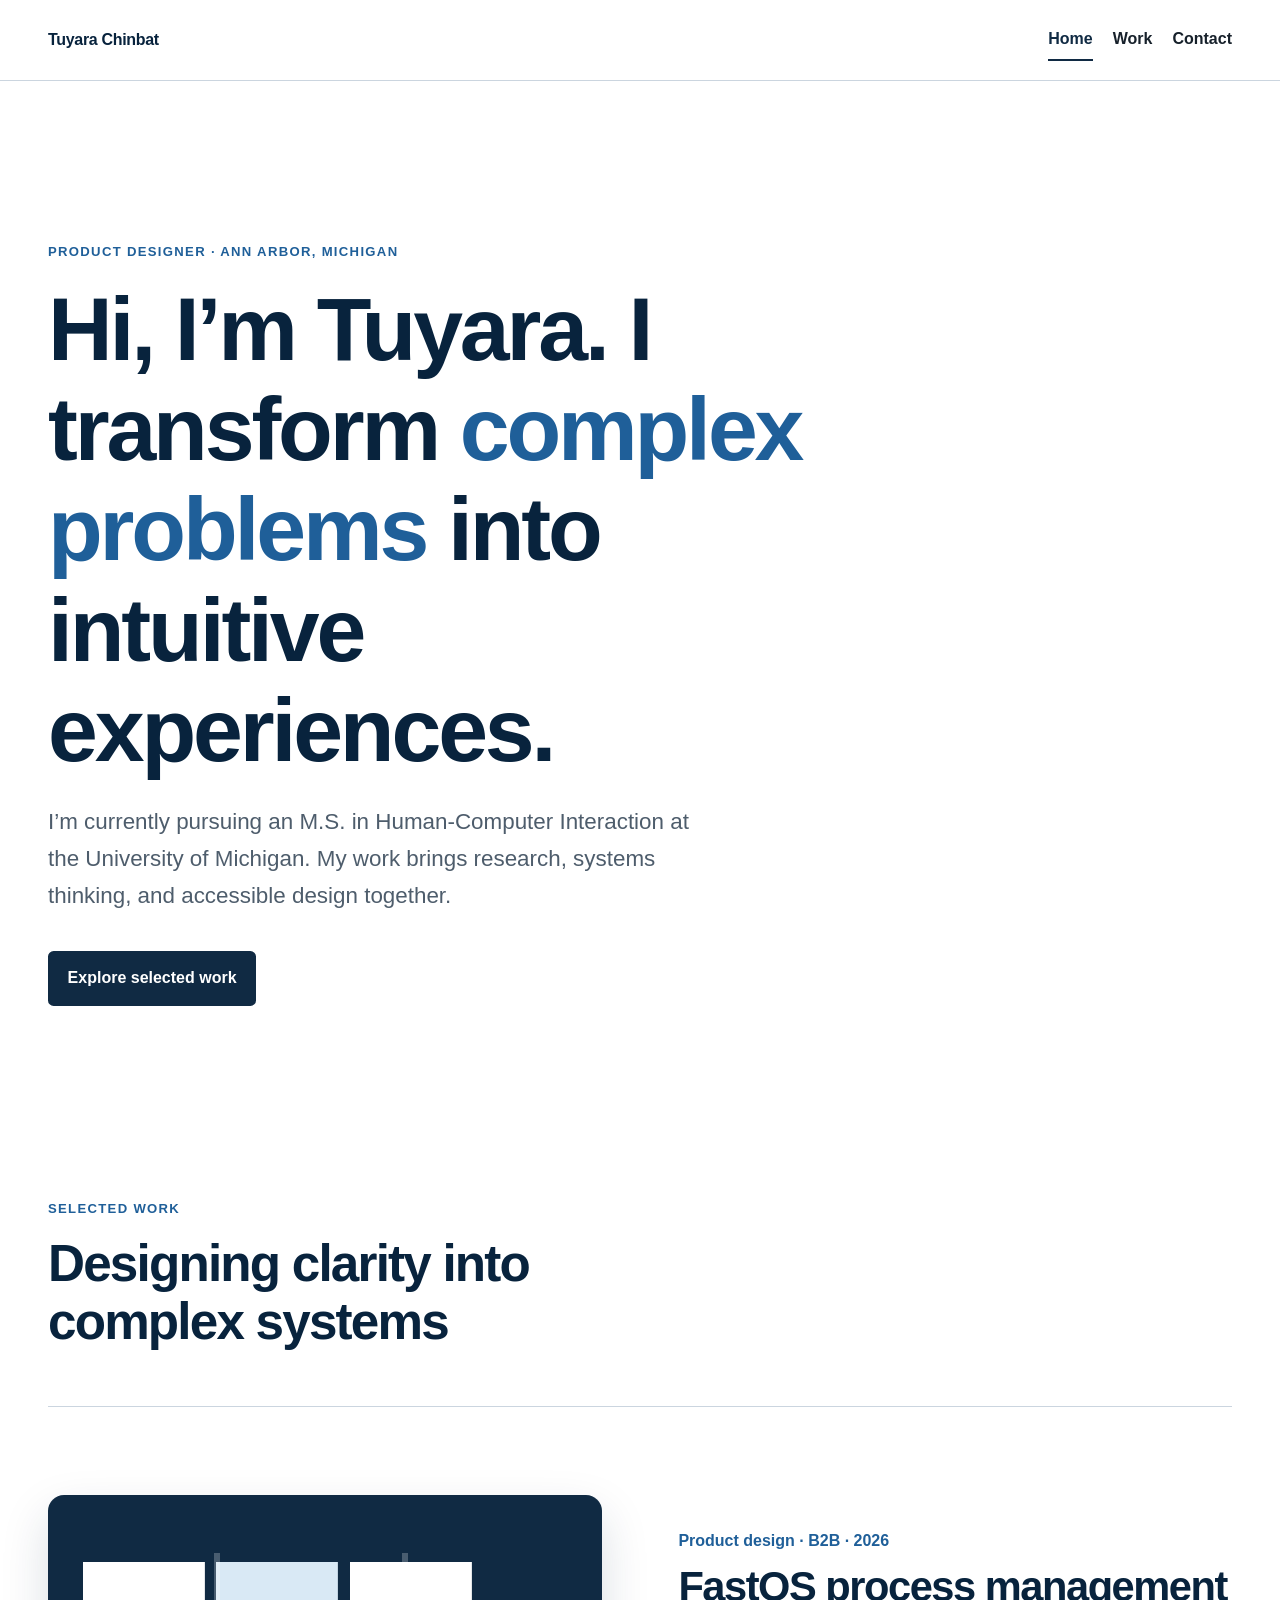
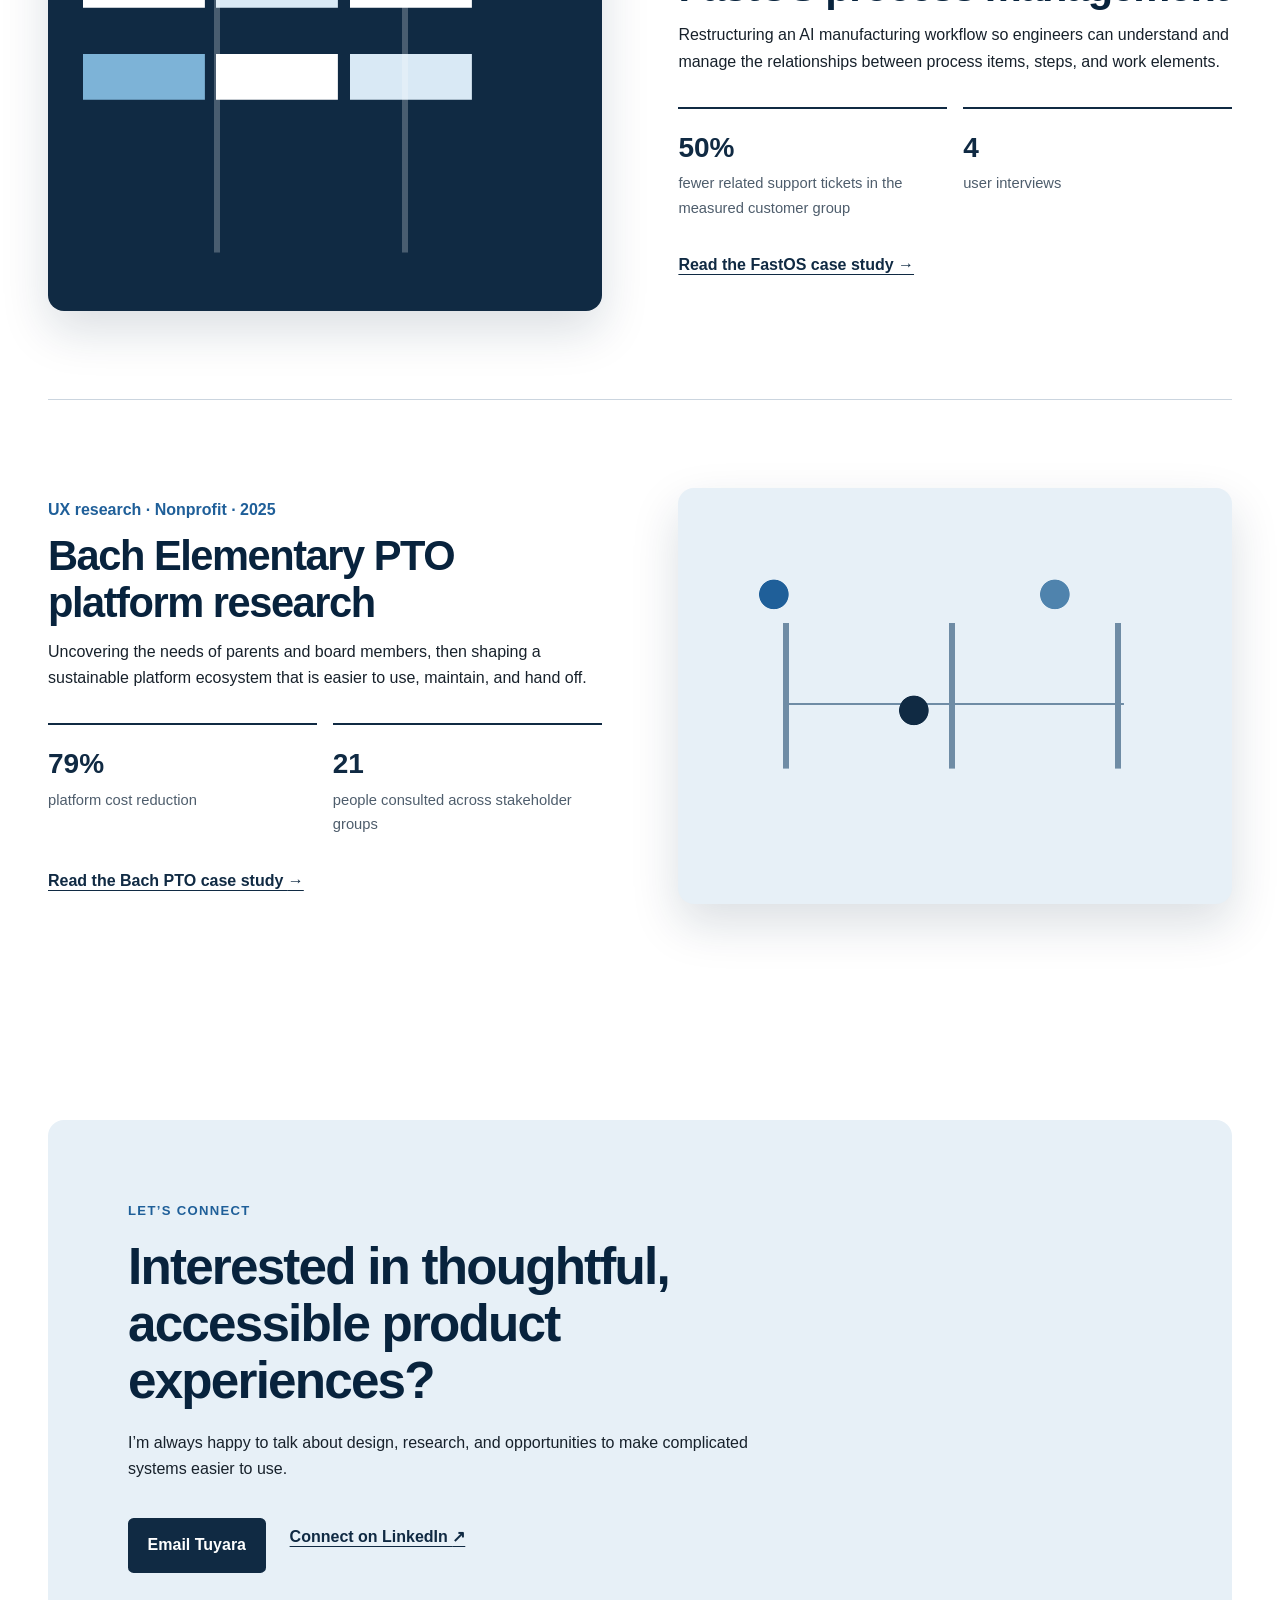
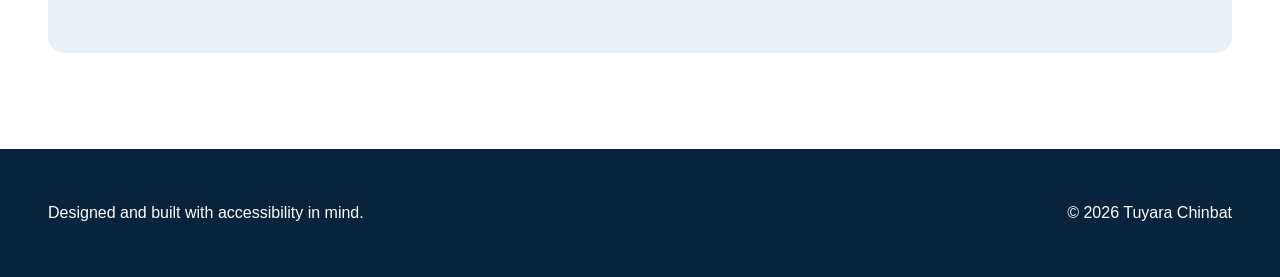
==== index.html @ c268e3a1 "Build accessible product design portfolio Add a responsive home page and two case studies with WCAG " ====
<!doctype html>
<html lang="en">
<head>
  <meta charset="utf-8">
  <meta name="viewport" content="width=device-width, initial-scale=1">
  <meta name="description" content="Tuyara Chinbat is a product designer and M.S. in HCI student at the University of Michigan.">
  <title>Tuyara Chinbat — Product Designer</title>
  <link rel="stylesheet" href="styles.css">
</head>
<body>
  <a class="skip-link" href="#main">Skip to main content</a>

  <header class="site-header">
    <div class="shell header-inner">
      <a class="wordmark" href="index.html">Tuyara Chinbat</a>
      <nav aria-label="Primary navigation">
        <ul class="nav-list">
          <li><a href="index.html" aria-current="page">Home</a></li>
          <li><a href="#work">Work</a></li>
          <li><a href="#contact">Contact</a></li>
        </ul>
      </nav>
    </div>
  </header>

  <main id="main">
    <section class="hero shell" aria-labelledby="hero-title">
      <p class="eyebrow">Product designer · Ann Arbor, Michigan</p>
      <h1 id="hero-title">Hi, I’m Tuyara. I transform <span>complex problems</span> into intuitive experiences.</h1>
      <p class="hero-copy">I’m currently pursuing an M.S. in Human-Computer Interaction at the University of Michigan. My work brings research, systems thinking, and accessible design together.</p>
      <a class="button" href="#work">Explore selected work</a>
    </section>

    <section class="work shell" id="work" aria-labelledby="work-title">
      <div class="section-heading">
        <p class="eyebrow">Selected work</p>
        <h2 id="work-title">Designing clarity into complex systems</h2>
      </div>

      <article class="project-card">
        <div class="project-visual fastos-visual"></div>
        <div class="project-copy">
          <p class="project-meta">Product design · B2B · 2026</p>
          <h3>FastOS process management</h3>
          <p>Restructuring an AI manufacturing workflow so engineers can understand and manage the relationships between process items, steps, and work elements.</p>
          <ul class="metric-list">
            <li><strong>50%</strong><span>fewer related support tickets in the measured customer group</span></li>
            <li><strong>4</strong><span>user interviews</span></li>
          </ul>
          <a class="text-link" href="fastos.html">Read the FastOS case study <span aria-hidden="true">→</span></a>
        </div>
      </article>

      <article class="project-card project-card-reverse">
        <div class="project-visual bach-visual"></div>
        <div class="project-copy">
          <p class="project-meta">UX research · Nonprofit · 2025</p>
          <h3>Bach Elementary PTO platform research</h3>
          <p>Uncovering the needs of parents and board members, then shaping a sustainable platform ecosystem that is easier to use, maintain, and hand off.</p>
          <ul class="metric-list">
            <li><strong>79%</strong><span>platform cost reduction</span></li>
            <li><strong>21</strong><span>people consulted across stakeholder groups</span></li>
          </ul>
          <a class="text-link" href="bach-pto.html">Read the Bach PTO case study <span aria-hidden="true">→</span></a>
        </div>
      </article>
    </section>

    <section class="contact shell" id="contact" aria-labelledby="contact-title">
      <p class="eyebrow">Let’s connect</p>
      <h2 id="contact-title">Interested in thoughtful, accessible product experiences?</h2>
      <p>I’m always happy to talk about design, research, and opportunities to make complicated systems easier to use.</p>
      <div class="contact-links">
        <a class="button" href="mailto:chtuyara@umich.edu">Email Tuyara</a>
        <a class="text-link" href="https://www.linkedin.com/in/tuyara-chinbat/">Connect on LinkedIn <span aria-hidden="true">↗</span></a>
      </div>
    </section>
  </main>

  <footer class="site-footer">
    <div class="shell footer-inner">
      <p>Designed and built with accessibility in mind.</p>
      <p>© 2026 Tuyara Chinbat</p>
    </div>
  </footer>
</body>
</html>
---- styles.css ----
:root {
  --navy: #102a43;
  --navy-strong: #08233d;
  --blue: #1f5f99;
  --blue-soft: #e7f0f7;
  --ink: #17212b;
  --muted: #4e5d6c;
  --paper: #ffffff;
  --wash: #f5f7f9;
  --line: #cbd5df;
  --focus: #d56a00;
  --max: 74rem;
}

* { box-sizing: border-box; }

html { scroll-behavior: smooth; }

body {
  margin: 0;
  background: var(--paper);
  color: var(--ink);
  font-family: Inter, ui-sans-serif, -apple-system, BlinkMacSystemFont, "Segoe UI", sans-serif;
  font-size: 1rem;
  line-height: 1.65;
}

img, svg { max-width: 100%; }

a { color: var(--navy); }

a:hover { text-decoration-thickness: 0.15em; }

:focus-visible {
  outline: 3px solid var(--focus);
  outline-offset: 4px;
  border-radius: 0.2rem;
}

.shell {
  width: min(calc(100% - 2.5rem), var(--max));
  margin-inline: auto;
}

.skip-link {
  position: fixed;
  z-index: 100;
  top: 0.75rem;
  left: 0.75rem;
  padding: 0.75rem 1rem;
  background: var(--paper);
  color: var(--navy-strong);
  font-weight: 750;
  transform: translateY(-160%);
}

.skip-link:focus { transform: translateY(0); }

.site-header {
  border-bottom: 1px solid var(--line);
  background: rgba(255,255,255,0.96);
}

.header-inner {
  min-height: 5rem;
  display: flex;
  align-items: center;
  justify-content: space-between;
  gap: 1.5rem;
}

.wordmark {
  color: var(--navy-strong);
  font-weight: 800;
  letter-spacing: -0.02em;
  text-decoration: none;
}

.nav-list {
  display: flex;
  flex-wrap: wrap;
  gap: 0.25rem 1.25rem;
  margin: 0;
  padding: 0;
  list-style: none;
}

.nav-list a {
  display: inline-block;
  padding: 0.45rem 0;
  color: var(--ink);
  font-weight: 650;
  text-decoration: none;
  border-bottom: 2px solid transparent;
}

.nav-list a:hover,
.nav-list a[aria-current="page"] { color: var(--navy); border-bottom-color: var(--navy); }

.hero { padding-block: clamp(5.5rem, 13vw, 10rem); }

.eyebrow {
  margin: 0 0 1rem;
  color: var(--blue);
  font-size: 0.82rem;
  font-weight: 800;
  letter-spacing: 0.1em;
  text-transform: uppercase;
}

h1, h2, h3 {
  margin-top: 0;
  color: var(--navy-strong);
  font-weight: 780;
  letter-spacing: -0.035em;
  line-height: 1.12;
}

h1 { max-width: 16ch; margin-bottom: 1.5rem; font-size: clamp(2.65rem, 7vw, 5.8rem); }
h1 span { color: var(--blue); }
h2 { margin-bottom: 1.25rem; font-size: clamp(2rem, 4vw, 3.25rem); }
h3 { margin-bottom: 0.75rem; font-size: clamp(1.35rem, 2.2vw, 1.75rem); }

p { margin-block: 0 1.25rem; }

.hero-copy, .case-lede {
  max-width: 42rem;
  color: var(--muted);
  font-size: clamp(1.15rem, 2vw, 1.4rem);
}

.button {
  display: inline-block;
  min-height: 2.75rem;
  margin-top: 1rem;
  padding: 0.75rem 1.1rem;
  border: 2px solid var(--navy);
  border-radius: 0.35rem;
  background: var(--navy);
  color: #fff;
  font-weight: 750;
  text-decoration: none;
}

.button:hover { background: var(--paper); color: var(--navy); }

.work { padding-block: 2rem 8rem; }

.section-heading { max-width: 42rem; margin-bottom: 3.5rem; }

.project-card {
  display: grid;
  grid-template-columns: minmax(0, 1fr) minmax(0, 1fr);
  gap: clamp(2rem, 6vw, 5rem);
  align-items: center;
  padding-block: clamp(2.5rem, 7vw, 5.5rem);
  border-top: 1px solid var(--line);
}

.project-card-reverse .project-visual { order: 2; }

.project-visual, .case-banner {
  min-height: 26rem;
  border-radius: 1rem;
  background-color: var(--navy);
  background-repeat: no-repeat;
  box-shadow: 0 1.25rem 3rem rgba(16,42,67,0.15);
}

.fastos-visual {
  background-image:
    linear-gradient(90deg, transparent 30%, rgba(255,255,255,.24) 30% 31%, transparent 31% 64%, rgba(255,255,255,.24) 64% 65%, transparent 65%),
    linear-gradient(#ffffff 0 0), linear-gradient(#d9e9f5 0 0), linear-gradient(#ffffff 0 0),
    linear-gradient(#7db3d7 0 0), linear-gradient(#ffffff 0 0), linear-gradient(#d9e9f5 0 0);
  background-size: 100% 72%, 22% 11%, 22% 11%, 22% 11%, 22% 11%, 22% 11%, 22% 11%;
  background-position: center, 8% 18%, 39% 18%, 70% 18%, 8% 43%, 39% 43%, 70% 43%;
}

.bach-visual {
  background-color: #e7f0f7;
  background-image:
    radial-gradient(circle, #1f5f99 0 18%, transparent 19%),
    radial-gradient(circle, #102a43 0 18%, transparent 19%),
    radial-gradient(circle, #4f83ad 0 18%, transparent 19%),
    linear-gradient(90deg, transparent 19%, #6f8ca5 19% 20%, transparent 20% 49%, #6f8ca5 49% 50%, transparent 50% 79%, #6f8ca5 79% 80%, transparent 80%),
    linear-gradient(#6f8ca5 0 0);
  background-size: 18% 30%, 18% 30%, 18% 30%, 100% 35%, 61% 2px;
  background-position: 10% 15%, 41% 55%, 72% 15%, center, 50% 52%;
}

.project-meta { margin-bottom: 0.6rem; color: var(--blue); font-weight: 750; }

.project-copy h3 { font-size: clamp(1.8rem, 3.5vw, 2.6rem); }

.metric-list {
  display: grid;
  grid-template-columns: 1fr 1fr;
  gap: 1rem;
  margin: 2rem 0;
  padding: 0;
  list-style: none;
}

.metric-list li { padding-top: 1rem; border-top: 2px solid var(--navy); }
.metric-list strong { display: block; color: var(--navy); font-size: 1.75rem; }
.metric-list span { display: block; color: var(--muted); font-size: 0.92rem; }

.text-link, .back-link {
  color: var(--navy);
  font-weight: 750;
  text-underline-offset: 0.22em;
}

.contact {
  margin-bottom: 6rem;
  padding: clamp(2.5rem, 7vw, 5rem);
  border-radius: 1rem;
  background: var(--blue-soft);
}

.contact h2 { max-width: 22ch; }
.contact p:not(.eyebrow) { max-width: 42rem; }
.contact-links { display: flex; flex-wrap: wrap; align-items: center; gap: 1.5rem; }

.site-footer { background: var(--navy-strong); color: #fff; }
.footer-inner { min-height: 8rem; display: flex; align-items: center; justify-content: space-between; gap: 1rem; }
.footer-inner p { margin: 0; }

.case-hero { padding-block: 4.5rem 5rem; }
.case-hero h1 { max-width: 18ch; font-size: clamp(2.7rem, 6vw, 5.2rem); }
.back-link { display: inline-block; margin-bottom: 4rem; }

.project-facts {
  display: grid;
  grid-template-columns: repeat(4, 1fr);
  gap: 1.25rem;
  margin: 3rem 0;
}

.project-facts div { padding-top: 1rem; border-top: 1px solid var(--line); }
.project-facts dt { color: var(--muted); font-size: 0.82rem; font-weight: 750; text-transform: uppercase; }
.project-facts dd { margin: 0.35rem 0 0; color: var(--navy-strong); font-weight: 700; }
.case-banner { min-height: clamp(20rem, 48vw, 38rem); }

.case-layout {
  display: grid;
  grid-template-columns: 13rem minmax(0, 45rem);
  gap: clamp(3rem, 7vw, 7rem);
  justify-content: center;
  padding-block: 3rem 8rem;
}

.case-nav { position: sticky; top: 2rem; align-self: start; }
.case-nav h2 { font-size: 1rem; letter-spacing: 0; }
.case-nav ol { margin: 0; padding-left: 1.2rem; }
.case-nav li { margin-bottom: 0.65rem; }
.case-nav a { color: var(--muted); text-underline-offset: 0.2em; }

.case-content section { padding-block: 4.5rem; border-top: 1px solid var(--line); scroll-margin-top: 2rem; }
.case-content section:first-child { border-top: 0; }
.case-content p, .case-content li { max-width: 68ch; }

blockquote {
  margin: 2.5rem 0;
  padding: 1.5rem 0 1.5rem 1.5rem;
  border-left: 0.35rem solid var(--blue);
  color: var(--navy-strong);
  font-size: 1.25rem;
  font-weight: 650;
}
blockquote p { margin: 0; }

.callout-grid { display: grid; grid-template-columns: repeat(2, 1fr); gap: 1rem; margin-top: 2rem; }
.callout-grid.three-up { grid-template-columns: repeat(3, 1fr); }
.callout-grid div { padding: 1.5rem; border-radius: 0.5rem; background: var(--blue-soft); }
.callout-grid strong { display: block; color: var(--navy); font-size: 2rem; }
.callout-grid span { display: block; color: var(--muted); }

.insight-list { padding-left: 1.25rem; }
.insight-list li { margin-bottom: 1.25rem; padding-left: 0.5rem; }

.table-wrap { max-width: 100%; overflow-x: auto; margin: 2rem 0; }
table { width: 100%; min-width: 38rem; border-collapse: collapse; text-align: left; }
caption { padding-bottom: 0.75rem; color: var(--muted); font-weight: 650; text-align: left; }
th, td { padding: 1rem; border: 1px solid var(--line); vertical-align: top; }
thead th { background: var(--navy); color: #fff; }
tbody th { color: var(--navy-strong); }

.solution-step { display: grid; grid-template-columns: 3rem 1fr; gap: 1rem; margin: 2rem 0; }
.solution-step > span { color: var(--blue); font-size: 1.1rem; font-weight: 800; }

.impact-stat { margin: 2.5rem 0; padding: 2rem; border-radius: 0.5rem; background: var(--navy); color: #fff; }
.impact-stat strong { display: block; font-size: clamp(3rem, 7vw, 5rem); line-height: 1; }
.impact-stat span { display: block; margin-top: 0.5rem; font-size: 1.05rem; }

.tool-list { display: grid; grid-template-columns: repeat(2, 1fr); gap: 0.75rem; margin: 2rem 0; }
.tool-list div { padding: 1rem; border: 1px solid var(--line); border-radius: 0.35rem; }
.tool-list dt { color: var(--navy); font-weight: 800; }
.tool-list dd { margin: 0; color: var(--muted); }

.source-note { margin-top: 3rem; padding-top: 1.5rem; border-top: 1px solid var(--line); color: var(--muted); font-size: 0.9rem; }

.next-project {
  display: flex;
  flex-direction: column;
  gap: 0.5rem;
  margin-bottom: 6rem;
  padding: 2rem;
  border-radius: 0.5rem;
  background: var(--blue-soft);
}
.next-project span:first-child { color: var(--muted); font-size: 0.85rem; font-weight: 700; text-transform: uppercase; }
.next-project a { font-size: clamp(1.4rem, 3vw, 2rem); font-weight: 800; }

@media (max-width: 52rem) {
  .header-inner { align-items: flex-start; flex-direction: column; padding-block: 1.1rem; }
  .project-card { grid-template-columns: 1fr; }
  .project-card-reverse .project-visual { order: 0; }
  .project-visual { min-height: 20rem; }
  .project-facts { grid-template-columns: repeat(2, 1fr); }
  .case-layout { grid-template-columns: 1fr; }
  .case-nav { position: static; padding: 1.25rem; border-radius: 0.5rem; background: var(--wash); }
  .case-nav ol { columns: 2; }
}

@media (max-width: 34rem) {
  .shell { width: min(calc(100% - 1.5rem), var(--max)); }
  .nav-list { gap: 0.25rem 1rem; }
  .metric-list, .callout-grid, .callout-grid.three-up, .tool-list, .project-facts { grid-template-columns: 1fr; }
  .project-visual { min-height: 16rem; }
  .contact { padding: 2rem 1.25rem; }
  .footer-inner { align-items: flex-start; flex-direction: column; justify-content: center; }
  .case-nav ol { columns: 1; }
  .case-content section { padding-block: 3rem; }
}

@media (prefers-reduced-motion: reduce) {
  html { scroll-behavior: auto; }
  *, *::before, *::after { transition-duration: 0.01ms !important; animation-duration: 0.01ms !important; animation-iteration-count: 1 !important; }
}

@media (prefers-contrast: more) {
  :root { --line: #667788; --muted: #334353; }
  .button { border-width: 3px; }
}
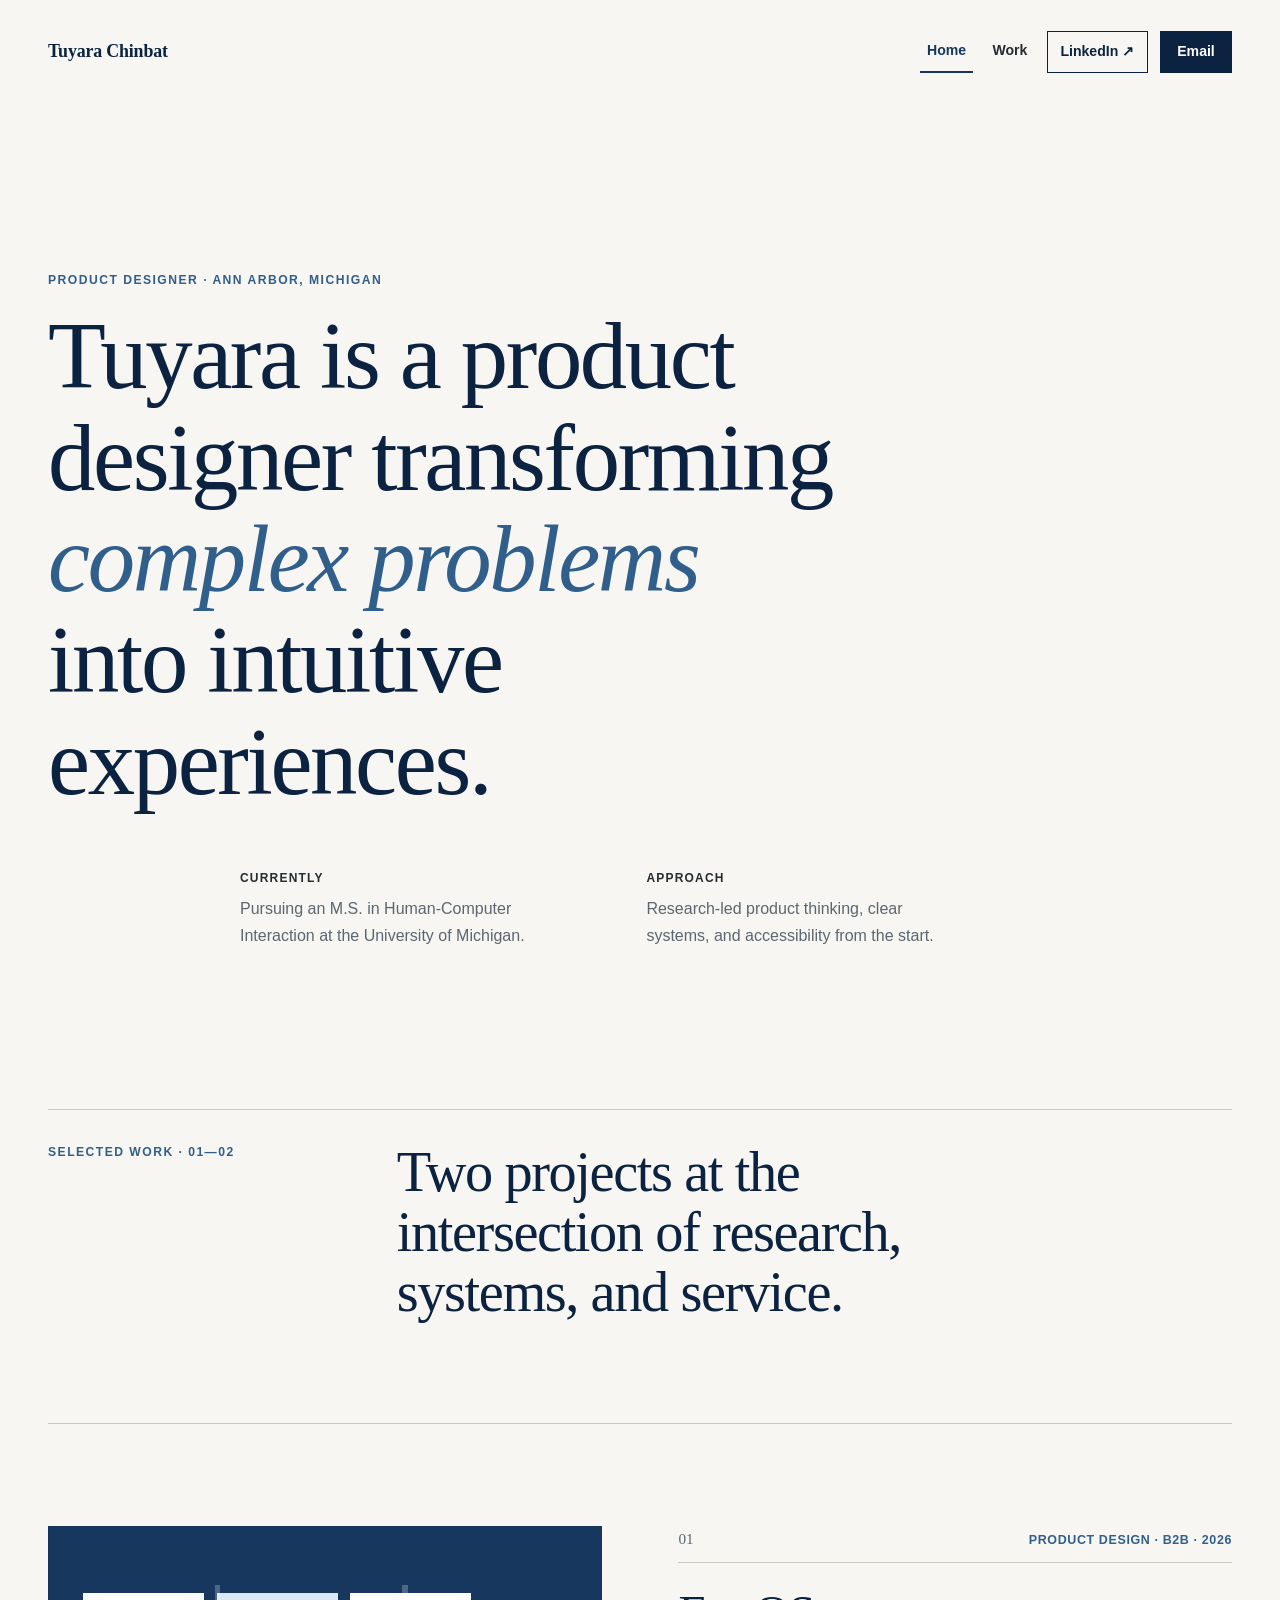
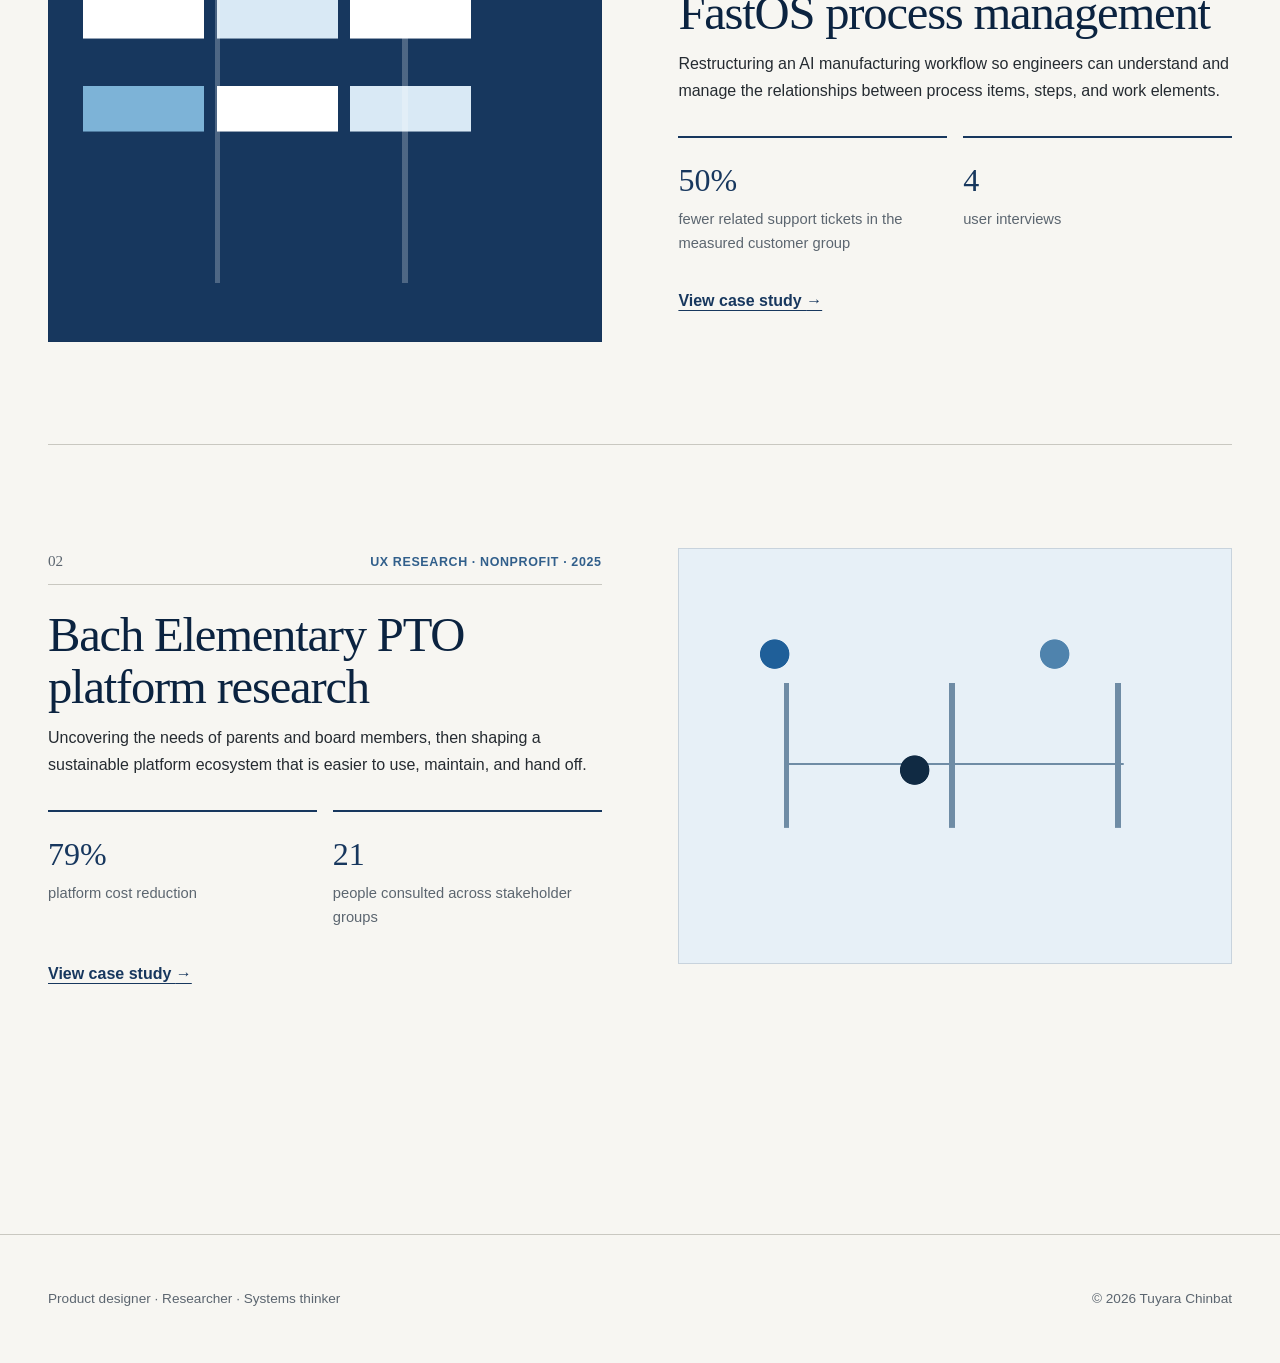
==== commit 96f6b89f: "Refine portfolio with editorial visual direction Move LinkedIn and Email into the navigation, remove" ====
--- a/index.html
+++ b/index.html
@@ -17,69 +17,68 @@
         <ul class="nav-list">
           <li><a href="index.html" aria-current="page">Home</a></li>
           <li><a href="#work">Work</a></li>
-          <li><a href="#contact">Contact</a></li>
+          <li><a class="nav-action nav-action-secondary" href="https://www.linkedin.com/in/tuyara-chinbat/">LinkedIn <span aria-hidden="true">↗</span></a></li>
+          <li><a class="nav-action" href="mailto:chtuyara@umich.edu">Email</a></li>
         </ul>
       </nav>
     </div>
   </header>
 
   <main id="main">
-    <section class="hero shell" aria-labelledby="hero-title">
+    <section class="hero shell">
       <p class="eyebrow">Product designer · Ann Arbor, Michigan</p>
-      <h1 id="hero-title">Hi, I’m Tuyara. I transform <span>complex problems</span> into intuitive experiences.</h1>
-      <p class="hero-copy">I’m currently pursuing an M.S. in Human-Computer Interaction at the University of Michigan. My work brings research, systems thinking, and accessible design together.</p>
-      <a class="button" href="#work">Explore selected work</a>
+      <h1>Tuyara is a product designer transforming <em>complex problems</em> into intuitive experiences.</h1>
+      <div class="hero-details">
+        <div>
+          <p class="detail-label">Currently</p>
+          <p>Pursuing an M.S. in Human-Computer Interaction at the University of Michigan.</p>
+        </div>
+        <div>
+          <p class="detail-label">Approach</p>
+          <p>Research-led product thinking, clear systems, and accessibility from the start.</p>
+        </div>
+      </div>
     </section>
 
-    <section class="work shell" id="work" aria-labelledby="work-title">
+    <section class="work shell" id="work">
       <div class="section-heading">
-        <p class="eyebrow">Selected work</p>
-        <h2 id="work-title">Designing clarity into complex systems</h2>
+        <p class="eyebrow">Selected work · 01—02</p>
+        <h2>Two projects at the intersection of research, systems, and service.</h2>
       </div>
 
       <article class="project-card">
         <div class="project-visual fastos-visual"></div>
         <div class="project-copy">
-          <p class="project-meta">Product design · B2B · 2026</p>
+          <div class="project-kicker"><span>01</span><p class="project-meta">Product design · B2B · 2026</p></div>
           <h3>FastOS process management</h3>
           <p>Restructuring an AI manufacturing workflow so engineers can understand and manage the relationships between process items, steps, and work elements.</p>
           <ul class="metric-list">
             <li><strong>50%</strong><span>fewer related support tickets in the measured customer group</span></li>
             <li><strong>4</strong><span>user interviews</span></li>
           </ul>
-          <a class="text-link" href="fastos.html">Read the FastOS case study <span aria-hidden="true">→</span></a>
+          <a class="text-link" href="fastos.html">View case study <span aria-hidden="true">→</span></a>
         </div>
       </article>
 
       <article class="project-card project-card-reverse">
         <div class="project-visual bach-visual"></div>
         <div class="project-copy">
-          <p class="project-meta">UX research · Nonprofit · 2025</p>
+          <div class="project-kicker"><span>02</span><p class="project-meta">UX research · Nonprofit · 2025</p></div>
           <h3>Bach Elementary PTO platform research</h3>
           <p>Uncovering the needs of parents and board members, then shaping a sustainable platform ecosystem that is easier to use, maintain, and hand off.</p>
           <ul class="metric-list">
             <li><strong>79%</strong><span>platform cost reduction</span></li>
             <li><strong>21</strong><span>people consulted across stakeholder groups</span></li>
           </ul>
-          <a class="text-link" href="bach-pto.html">Read the Bach PTO case study <span aria-hidden="true">→</span></a>
+          <a class="text-link" href="bach-pto.html">View case study <span aria-hidden="true">→</span></a>
         </div>
       </article>
-    </section>
-
-    <section class="contact shell" id="contact" aria-labelledby="contact-title">
-      <p class="eyebrow">Let’s connect</p>
-      <h2 id="contact-title">Interested in thoughtful, accessible product experiences?</h2>
-      <p>I’m always happy to talk about design, research, and opportunities to make complicated systems easier to use.</p>
-      <div class="contact-links">
-        <a class="button" href="mailto:chtuyara@umich.edu">Email Tuyara</a>
-        <a class="text-link" href="https://www.linkedin.com/in/tuyara-chinbat/">Connect on LinkedIn <span aria-hidden="true">↗</span></a>
-      </div>
     </section>
   </main>
 
   <footer class="site-footer">
     <div class="shell footer-inner">
-      <p>Designed and built with accessibility in mind.</p>
+      <p>Product designer · Researcher · Systems thinker</p>
       <p>© 2026 Tuyara Chinbat</p>
     </div>
   </footer>
--- a/styles.css
+++ b/styles.css
@@ -1,13 +1,13 @@
 :root {
-  --navy: #102a43;
-  --navy-strong: #08233d;
-  --blue: #1f5f99;
-  --blue-soft: #e7f0f7;
-  --ink: #17212b;
-  --muted: #4e5d6c;
-  --paper: #ffffff;
-  --wash: #f5f7f9;
-  --line: #cbd5df;
+  --navy: #17375e;
+  --navy-strong: #0b2340;
+  --blue: #315f8b;
+  --blue-soft: #e7edf2;
+  --ink: #252b31;
+  --muted: #5c6670;
+  --paper: #f7f6f2;
+  --wash: #efeee9;
+  --line: #c9c8c1;
   --focus: #d56a00;
   --max: 74rem;
 }
@@ -56,13 +56,10 @@
 
 .skip-link:focus { transform: translateY(0); }
 
-.site-header {
-  border-bottom: 1px solid var(--line);
-  background: rgba(255,255,255,0.96);
-}
+.site-header { background: var(--paper); }
 
 .header-inner {
-  min-height: 5rem;
+  min-height: 6.5rem;
   display: flex;
   align-items: center;
   justify-content: space-between;
@@ -71,15 +68,18 @@
 
 .wordmark {
   color: var(--navy-strong);
-  font-weight: 800;
-  letter-spacing: -0.02em;
+  font-family: "Iowan Old Style", "Palatino Linotype", Baskerville, Georgia, serif;
+  font-size: 1.12rem;
+  font-weight: 600;
+  letter-spacing: -0.01em;
   text-decoration: none;
 }
 
 .nav-list {
   display: flex;
   flex-wrap: wrap;
-  gap: 0.25rem 1.25rem;
+  align-items: center;
+  gap: 0.5rem 0.75rem;
   margin: 0;
   padding: 0;
   list-style: none;
@@ -87,9 +87,10 @@
 
 .nav-list a {
   display: inline-block;
-  padding: 0.45rem 0;
+  padding: 0.5rem 0.45rem;
   color: var(--ink);
-  font-weight: 650;
+  font-size: 0.88rem;
+  font-weight: 600;
   text-decoration: none;
   border-bottom: 2px solid transparent;
 }
@@ -97,29 +98,49 @@
 .nav-list a:hover,
 .nav-list a[aria-current="page"] { color: var(--navy); border-bottom-color: var(--navy); }
 
-.hero { padding-block: clamp(5.5rem, 13vw, 10rem); }
+.nav-list .nav-action {
+  min-width: 4.5rem;
+  padding: 0.5rem 0.8rem;
+  border: 1px solid var(--navy-strong);
+  border-radius: 0;
+  background: var(--navy-strong);
+  color: #fff;
+  text-align: center;
+}
+
+.nav-list .nav-action:hover {
+  border-bottom-color: var(--navy-strong);
+  background: transparent;
+  color: var(--navy-strong);
+}
+
+.nav-list .nav-action-secondary { background: transparent; color: var(--navy-strong); }
+.nav-list .nav-action-secondary:hover { background: var(--navy-strong); color: #fff; }
+
+.hero { padding-block: clamp(6rem, 13vw, 11rem) clamp(5rem, 10vw, 8rem); }
 
 .eyebrow {
   margin: 0 0 1rem;
   color: var(--blue);
-  font-size: 0.82rem;
-  font-weight: 800;
-  letter-spacing: 0.1em;
+  font-size: 0.76rem;
+  font-weight: 700;
+  letter-spacing: 0.12em;
   text-transform: uppercase;
 }
 
 h1, h2, h3 {
   margin-top: 0;
   color: var(--navy-strong);
-  font-weight: 780;
-  letter-spacing: -0.035em;
-  line-height: 1.12;
-}
-
-h1 { max-width: 16ch; margin-bottom: 1.5rem; font-size: clamp(2.65rem, 7vw, 5.8rem); }
-h1 span { color: var(--blue); }
-h2 { margin-bottom: 1.25rem; font-size: clamp(2rem, 4vw, 3.25rem); }
-h3 { margin-bottom: 0.75rem; font-size: clamp(1.35rem, 2.2vw, 1.75rem); }
+  font-family: "Iowan Old Style", "Palatino Linotype", Baskerville, Georgia, serif;
+  font-weight: 500;
+  letter-spacing: -0.025em;
+  line-height: 1.07;
+}
+
+h1 { max-width: 17ch; margin-bottom: 3.5rem; font-size: clamp(3rem, 7.4vw, 6.7rem); }
+h1 em { color: var(--blue); font-weight: inherit; }
+h2 { margin-bottom: 1.25rem; font-size: clamp(2.1rem, 4.4vw, 3.8rem); }
+h3 { margin-bottom: 0.75rem; font-size: clamp(1.5rem, 2.5vw, 2rem); }
 
 p { margin-block: 0 1.25rem; }
 
@@ -128,6 +149,16 @@
   color: var(--muted);
   font-size: clamp(1.15rem, 2vw, 1.4rem);
 }
+
+.hero-details {
+  display: grid;
+  grid-template-columns: repeat(2, minmax(0, 19rem));
+  gap: 2rem clamp(3rem, 8vw, 7rem);
+  margin-left: clamp(0rem, 15vw, 13rem);
+}
+
+.hero-details p { margin: 0; color: var(--muted); }
+.hero-details .detail-label { margin-bottom: 0.45rem; color: var(--ink); font-size: 0.75rem; font-weight: 700; letter-spacing: 0.1em; text-transform: uppercase; }
 
 .button {
   display: inline-block;
@@ -144,16 +175,17 @@
 
 .button:hover { background: var(--paper); color: var(--navy); }
 
-.work { padding-block: 2rem 8rem; }
-
-.section-heading { max-width: 42rem; margin-bottom: 3.5rem; }
+.work { padding-block: 2rem 9rem; }
+
+.section-heading { display: grid; grid-template-columns: minmax(10rem, 0.55fr) 1.45fr; gap: 2rem; max-width: none; margin-bottom: 5rem; padding-top: 2rem; border-top: 1px solid var(--line); }
+.section-heading h2 { max-width: 22ch; }
 
 .project-card {
   display: grid;
   grid-template-columns: minmax(0, 1fr) minmax(0, 1fr);
-  gap: clamp(2rem, 6vw, 5rem);
-  align-items: center;
-  padding-block: clamp(2.5rem, 7vw, 5.5rem);
+  gap: clamp(2.5rem, 6vw, 6rem);
+  align-items: start;
+  padding-block: clamp(3.5rem, 8vw, 7rem);
   border-top: 1px solid var(--line);
 }
 
@@ -161,10 +193,11 @@
 
 .project-visual, .case-banner {
   min-height: 26rem;
-  border-radius: 1rem;
+  border: 1px solid rgba(11,35,64,0.14);
+  border-radius: 0;
   background-color: var(--navy);
   background-repeat: no-repeat;
-  box-shadow: 0 1.25rem 3rem rgba(16,42,67,0.15);
+  box-shadow: none;
 }
 
 .fastos-visual {
@@ -190,7 +223,11 @@
 
 .project-meta { margin-bottom: 0.6rem; color: var(--blue); font-weight: 750; }
 
-.project-copy h3 { font-size: clamp(1.8rem, 3.5vw, 2.6rem); }
+.project-kicker { display: flex; align-items: baseline; justify-content: space-between; gap: 1rem; padding-bottom: 0.7rem; border-bottom: 1px solid var(--line); }
+.project-kicker > span { color: var(--muted); font-family: "Iowan Old Style", "Palatino Linotype", Baskerville, Georgia, serif; font-size: 0.95rem; }
+.project-kicker .project-meta { margin: 0; font-size: 0.78rem; font-weight: 650; letter-spacing: 0.05em; text-transform: uppercase; }
+
+.project-copy h3 { margin-top: 1.5rem; font-size: clamp(2rem, 3.8vw, 3.2rem); }
 
 .metric-list {
   display: grid;
@@ -202,7 +239,7 @@
 }
 
 .metric-list li { padding-top: 1rem; border-top: 2px solid var(--navy); }
-.metric-list strong { display: block; color: var(--navy); font-size: 1.75rem; }
+.metric-list strong { display: block; color: var(--navy); font-family: "Iowan Old Style", "Palatino Linotype", Baskerville, Georgia, serif; font-size: 2rem; font-weight: 500; }
 .metric-list span { display: block; color: var(--muted); font-size: 0.92rem; }
 
 .text-link, .back-link {
@@ -211,23 +248,12 @@
   text-underline-offset: 0.22em;
 }
 
-.contact {
-  margin-bottom: 6rem;
-  padding: clamp(2.5rem, 7vw, 5rem);
-  border-radius: 1rem;
-  background: var(--blue-soft);
-}
-
-.contact h2 { max-width: 22ch; }
-.contact p:not(.eyebrow) { max-width: 42rem; }
-.contact-links { display: flex; flex-wrap: wrap; align-items: center; gap: 1.5rem; }
-
-.site-footer { background: var(--navy-strong); color: #fff; }
+.site-footer { border-top: 1px solid var(--line); background: var(--paper); color: var(--muted); }
 .footer-inner { min-height: 8rem; display: flex; align-items: center; justify-content: space-between; gap: 1rem; }
-.footer-inner p { margin: 0; }
-
-.case-hero { padding-block: 4.5rem 5rem; }
-.case-hero h1 { max-width: 18ch; font-size: clamp(2.7rem, 6vw, 5.2rem); }
+.footer-inner p { margin: 0; font-size: 0.85rem; }
+
+.case-hero { padding-block: 4.5rem 6rem; }
+.case-hero h1 { max-width: 18ch; margin-bottom: 2rem; font-size: clamp(2.9rem, 6vw, 5.8rem); }
 .back-link { display: inline-block; margin-bottom: 4rem; }
 
 .project-facts {
@@ -272,8 +298,8 @@
 
 .callout-grid { display: grid; grid-template-columns: repeat(2, 1fr); gap: 1rem; margin-top: 2rem; }
 .callout-grid.three-up { grid-template-columns: repeat(3, 1fr); }
-.callout-grid div { padding: 1.5rem; border-radius: 0.5rem; background: var(--blue-soft); }
-.callout-grid strong { display: block; color: var(--navy); font-size: 2rem; }
+.callout-grid div { padding: 1.5rem; border: 1px solid var(--line); border-radius: 0; background: transparent; }
+.callout-grid strong { display: block; color: var(--navy); font-family: "Iowan Old Style", "Palatino Linotype", Baskerville, Georgia, serif; font-size: 2.25rem; font-weight: 500; }
 .callout-grid span { display: block; color: var(--muted); }
 
 .insight-list { padding-left: 1.25rem; }
@@ -289,12 +315,12 @@
 .solution-step { display: grid; grid-template-columns: 3rem 1fr; gap: 1rem; margin: 2rem 0; }
 .solution-step > span { color: var(--blue); font-size: 1.1rem; font-weight: 800; }
 
-.impact-stat { margin: 2.5rem 0; padding: 2rem; border-radius: 0.5rem; background: var(--navy); color: #fff; }
+.impact-stat { margin: 2.5rem 0; padding: 2rem; border-radius: 0; background: var(--navy); color: #fff; }
 .impact-stat strong { display: block; font-size: clamp(3rem, 7vw, 5rem); line-height: 1; }
 .impact-stat span { display: block; margin-top: 0.5rem; font-size: 1.05rem; }
 
 .tool-list { display: grid; grid-template-columns: repeat(2, 1fr); gap: 0.75rem; margin: 2rem 0; }
-.tool-list div { padding: 1rem; border: 1px solid var(--line); border-radius: 0.35rem; }
+.tool-list div { padding: 1rem; border: 1px solid var(--line); border-radius: 0; }
 .tool-list dt { color: var(--navy); font-weight: 800; }
 .tool-list dd { margin: 0; color: var(--muted); }
 
@@ -306,8 +332,10 @@
   gap: 0.5rem;
   margin-bottom: 6rem;
   padding: 2rem;
-  border-radius: 0.5rem;
-  background: var(--blue-soft);
+  border-top: 1px solid var(--line);
+  border-bottom: 1px solid var(--line);
+  border-radius: 0;
+  background: transparent;
 }
 .next-project span:first-child { color: var(--muted); font-size: 0.85rem; font-weight: 700; text-transform: uppercase; }
 .next-project a { font-size: clamp(1.4rem, 3vw, 2rem); font-weight: 800; }
@@ -321,14 +349,18 @@
   .case-layout { grid-template-columns: 1fr; }
   .case-nav { position: static; padding: 1.25rem; border-radius: 0.5rem; background: var(--wash); }
   .case-nav ol { columns: 2; }
+  .section-heading { grid-template-columns: 1fr; }
+  .hero-details { margin-left: 0; }
 }
 
 @media (max-width: 34rem) {
   .shell { width: min(calc(100% - 1.5rem), var(--max)); }
   .nav-list { gap: 0.25rem 1rem; }
+  .nav-list li:first-child, .nav-list li:nth-child(2) { display: none; }
+  .nav-list .nav-action { min-width: auto; }
+  .hero-details { grid-template-columns: 1fr; }
   .metric-list, .callout-grid, .callout-grid.three-up, .tool-list, .project-facts { grid-template-columns: 1fr; }
   .project-visual { min-height: 16rem; }
-  .contact { padding: 2rem 1.25rem; }
   .footer-inner { align-items: flex-start; flex-direction: column; justify-content: center; }
   .case-nav ol { columns: 1; }
   .case-content section { padding-block: 3rem; }
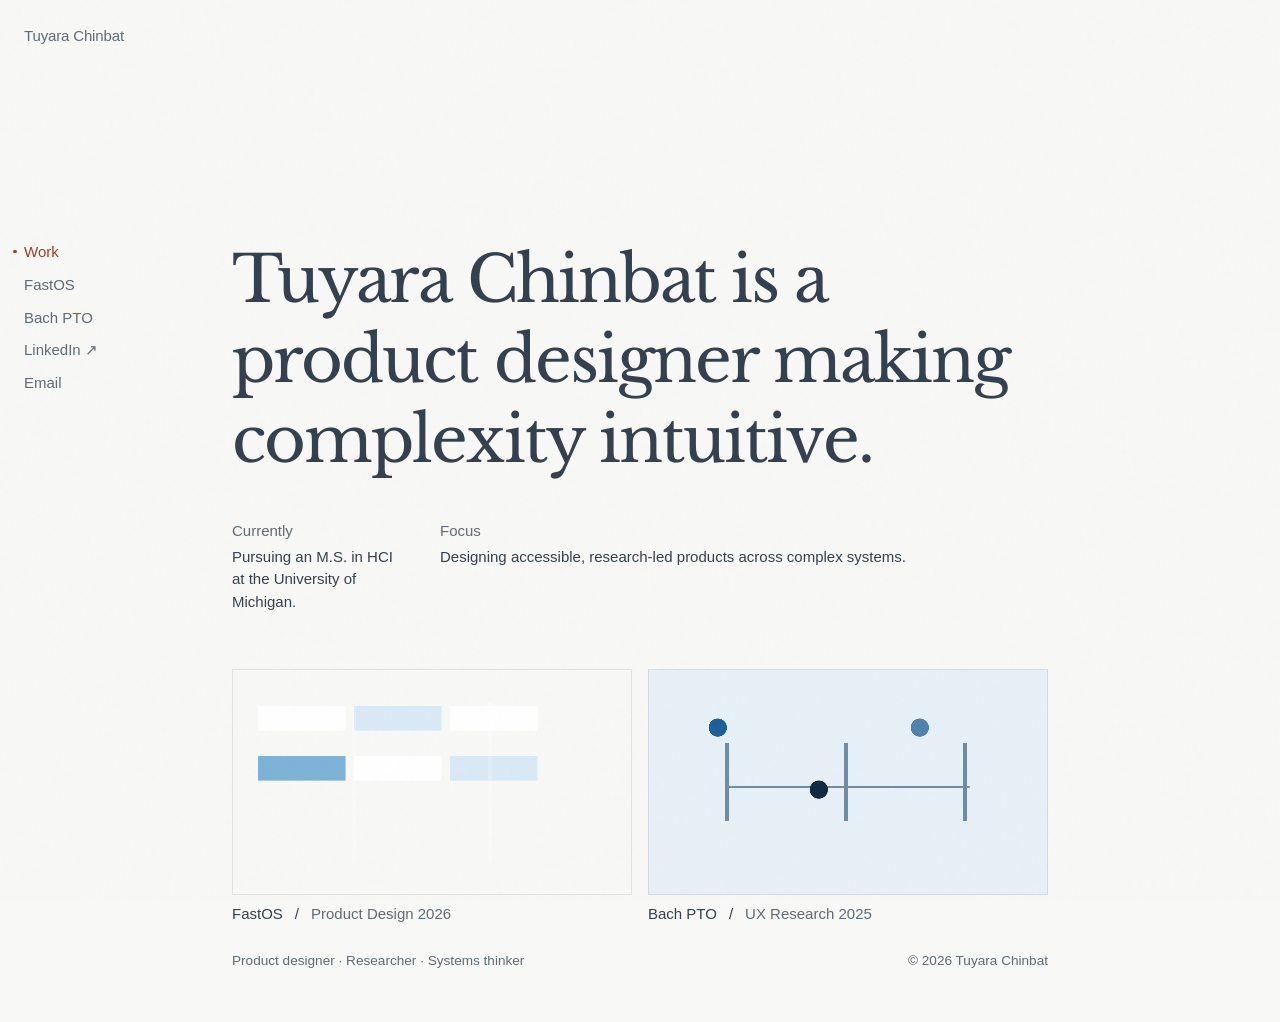
==== commit 82cc575c: "Rebuild portfolio in reference editorial layout Match the Rachel Chen portfolio composition with an " ====
--- a/index.html
+++ b/index.html
@@ -5,6 +5,9 @@
   <meta name="viewport" content="width=device-width, initial-scale=1">
   <meta name="description" content="Tuyara Chinbat is a product designer and M.S. in HCI student at the University of Michigan.">
   <title>Tuyara Chinbat — Product Designer</title>
+  <link rel="preconnect" href="https://fonts.googleapis.com">
+  <link rel="preconnect" href="https://fonts.gstatic.com" crossorigin>
+  <link href="https://fonts.googleapis.com/css2?family=Libre+Baskerville:wght@400&display=swap" rel="stylesheet">
   <link rel="stylesheet" href="styles.css">
 </head>
 <body>
@@ -15,8 +18,9 @@
       <a class="wordmark" href="index.html">Tuyara Chinbat</a>
       <nav aria-label="Primary navigation">
         <ul class="nav-list">
-          <li><a href="index.html" aria-current="page">Home</a></li>
-          <li><a href="#work">Work</a></li>
+          <li><a href="#work" aria-current="page">Work</a></li>
+          <li><a href="fastos.html">FastOS</a></li>
+          <li><a href="bach-pto.html">Bach PTO</a></li>
           <li><a class="nav-action nav-action-secondary" href="https://www.linkedin.com/in/tuyara-chinbat/">LinkedIn <span aria-hidden="true">↗</span></a></li>
           <li><a class="nav-action" href="mailto:chtuyara@umich.edu">Email</a></li>
         </ul>
@@ -24,55 +28,31 @@
     </div>
   </header>
 
-  <main id="main">
-    <section class="hero shell">
-      <p class="eyebrow">Product designer · Ann Arbor, Michigan</p>
-      <h1>Tuyara is a product designer transforming <em>complex problems</em> into intuitive experiences.</h1>
-      <div class="hero-details">
+  <main id="main" class="portfolio-main shell">
+    <section class="portfolio-intro">
+      <h1>Tuyara Chinbat is a product designer making complexity intuitive.</h1>
+      <div class="profile-details">
         <div>
           <p class="detail-label">Currently</p>
-          <p>Pursuing an M.S. in Human-Computer Interaction at the University of Michigan.</p>
+          <p>Pursuing an M.S. in HCI<br>at the University of Michigan.</p>
         </div>
         <div>
-          <p class="detail-label">Approach</p>
-          <p>Research-led product thinking, clear systems, and accessibility from the start.</p>
+          <p class="detail-label">Focus</p>
+          <p>Designing accessible, research-led products across complex systems.</p>
         </div>
       </div>
     </section>
 
-    <section class="work shell" id="work">
-      <div class="section-heading">
-        <p class="eyebrow">Selected work · 01—02</p>
-        <h2>Two projects at the intersection of research, systems, and service.</h2>
-      </div>
-
-      <article class="project-card">
-        <div class="project-visual fastos-visual"></div>
-        <div class="project-copy">
-          <div class="project-kicker"><span>01</span><p class="project-meta">Product design · B2B · 2026</p></div>
-          <h3>FastOS process management</h3>
-          <p>Restructuring an AI manufacturing workflow so engineers can understand and manage the relationships between process items, steps, and work elements.</p>
-          <ul class="metric-list">
-            <li><strong>50%</strong><span>fewer related support tickets in the measured customer group</span></li>
-            <li><strong>4</strong><span>user interviews</span></li>
-          </ul>
-          <a class="text-link" href="fastos.html">View case study <span aria-hidden="true">→</span></a>
-        </div>
-      </article>
-
-      <article class="project-card project-card-reverse">
-        <div class="project-visual bach-visual"></div>
-        <div class="project-copy">
-          <div class="project-kicker"><span>02</span><p class="project-meta">UX research · Nonprofit · 2025</p></div>
-          <h3>Bach Elementary PTO platform research</h3>
-          <p>Uncovering the needs of parents and board members, then shaping a sustainable platform ecosystem that is easier to use, maintain, and hand off.</p>
-          <ul class="metric-list">
-            <li><strong>79%</strong><span>platform cost reduction</span></li>
-            <li><strong>21</strong><span>people consulted across stakeholder groups</span></li>
-          </ul>
-          <a class="text-link" href="bach-pto.html">View case study <span aria-hidden="true">→</span></a>
-        </div>
-      </article>
+    <section class="project-grid" id="work">
+      <h2 class="visually-hidden">Selected work</h2>
+      <a class="project-tile" href="fastos.html">
+        <span class="project-thumbnail fastos-visual"></span>
+        <span class="project-caption"><strong>FastOS</strong><span>/</span><span>Product Design 2026</span></span>
+      </a>
+      <a class="project-tile" href="bach-pto.html">
+        <span class="project-thumbnail bach-visual"></span>
+        <span class="project-caption"><strong>Bach PTO</strong><span>/</span><span>UX Research 2025</span></span>
+      </a>
     </section>
   </main>
 
--- a/styles.css
+++ b/styles.css
@@ -1,15 +1,16 @@
 :root {
-  --navy: #17375e;
-  --navy-strong: #0b2340;
-  --blue: #315f8b;
+  --navy: #32404f;
+  --navy-strong: #32404f;
+  --blue: #32404f;
   --blue-soft: #e7edf2;
-  --ink: #252b31;
-  --muted: #5c6670;
-  --paper: #f7f6f2;
+  --ink: #32404f;
+  --muted: #5f6b76;
+  --paper: #f8f8f6;
   --wash: #efeee9;
   --line: #c9c8c1;
-  --focus: #d56a00;
-  --max: 74rem;
+  --focus: #9f3e1d;
+  --accent: #9f3e1d;
+  --max: 51rem;
 }
 
 * { box-sizing: border-box; }
@@ -20,9 +21,19 @@
   margin: 0;
   background: var(--paper);
   color: var(--ink);
-  font-family: Inter, ui-sans-serif, -apple-system, BlinkMacSystemFont, "Segoe UI", sans-serif;
+  font-family: Arial, Helvetica, sans-serif;
   font-size: 1rem;
-  line-height: 1.65;
+  line-height: 1.5;
+}
+
+body::after {
+  content: "";
+  position: fixed;
+  z-index: 90;
+  inset: 0;
+  pointer-events: none;
+  opacity: 0.025;
+  background-image: url("data:image/svg+xml,%3Csvg viewBox='0 0 180 180' xmlns='http://www.w3.org/2000/svg'%3E%3Cfilter id='n'%3E%3CfeTurbulence type='fractalNoise' baseFrequency='.85' numOctaves='3' stitchTiles='stitch'/%3E%3C/filter%3E%3Crect width='100%25' height='100%25' filter='url(%23n)' opacity='.75'/%3E%3C/svg%3E");
 }
 
 img, svg { max-width: 100%; }
@@ -69,8 +80,8 @@
 .wordmark {
   color: var(--navy-strong);
   font-family: "Iowan Old Style", "Palatino Linotype", Baskerville, Georgia, serif;
-  font-size: 1.12rem;
-  font-weight: 600;
+  font-size: 1rem;
+  font-weight: 500;
   letter-spacing: -0.01em;
   text-decoration: none;
 }
@@ -89,8 +100,8 @@
   display: inline-block;
   padding: 0.5rem 0.45rem;
   color: var(--ink);
-  font-size: 0.88rem;
-  font-weight: 600;
+  font-size: 0.82rem;
+  font-weight: 550;
   text-decoration: none;
   border-bottom: 2px solid transparent;
 }
@@ -131,16 +142,16 @@
 h1, h2, h3 {
   margin-top: 0;
   color: var(--navy-strong);
-  font-family: "Iowan Old Style", "Palatino Linotype", Baskerville, Georgia, serif;
-  font-weight: 500;
-  letter-spacing: -0.025em;
-  line-height: 1.07;
-}
-
-h1 { max-width: 17ch; margin-bottom: 3.5rem; font-size: clamp(3rem, 7.4vw, 6.7rem); }
+  font-family: "Libre Baskerville", "Iowan Old Style", Baskerville, Georgia, serif;
+  font-weight: 400;
+  letter-spacing: -0.018em;
+  line-height: 1.08;
+}
+
+h1 { max-width: 21ch; margin-bottom: 3.25rem; font-size: clamp(2.55rem, 5vw, 4rem); line-height: 1.25; letter-spacing: -0.03em; }
 h1 em { color: var(--blue); font-weight: inherit; }
-h2 { margin-bottom: 1.25rem; font-size: clamp(2.1rem, 4.4vw, 3.8rem); }
-h3 { margin-bottom: 0.75rem; font-size: clamp(1.5rem, 2.5vw, 2rem); }
+h2 { margin-bottom: 1.25rem; font-size: clamp(1.7rem, 2.8vw, 2.5rem); }
+h3 { margin-bottom: 0.75rem; font-size: clamp(1.3rem, 2vw, 1.7rem); }
 
 p { margin-block: 0 1.25rem; }
 
@@ -227,7 +238,7 @@
 .project-kicker > span { color: var(--muted); font-family: "Iowan Old Style", "Palatino Linotype", Baskerville, Georgia, serif; font-size: 0.95rem; }
 .project-kicker .project-meta { margin: 0; font-size: 0.78rem; font-weight: 650; letter-spacing: 0.05em; text-transform: uppercase; }
 
-.project-copy h3 { margin-top: 1.5rem; font-size: clamp(2rem, 3.8vw, 3.2rem); }
+.project-copy h3 { margin-top: 1.5rem; font-size: clamp(1.7rem, 2.7vw, 2.3rem); }
 
 .metric-list {
   display: grid;
@@ -239,7 +250,7 @@
 }
 
 .metric-list li { padding-top: 1rem; border-top: 2px solid var(--navy); }
-.metric-list strong { display: block; color: var(--navy); font-family: "Iowan Old Style", "Palatino Linotype", Baskerville, Georgia, serif; font-size: 2rem; font-weight: 500; }
+.metric-list strong { display: block; color: var(--navy); font-family: "Iowan Old Style", "Palatino Linotype", Baskerville, Georgia, serif; font-size: 1.75rem; font-weight: 400; }
 .metric-list span { display: block; color: var(--muted); font-size: 0.92rem; }
 
 .text-link, .back-link {
@@ -248,12 +259,76 @@
   text-underline-offset: 0.22em;
 }
 
-.site-footer { border-top: 1px solid var(--line); background: var(--paper); color: var(--muted); }
-.footer-inner { min-height: 8rem; display: flex; align-items: center; justify-content: space-between; gap: 1rem; }
+.site-footer { border-top: 0; background: var(--paper); color: var(--muted); }
+.footer-inner { min-height: 4.5rem; display: flex; align-items: center; justify-content: space-between; gap: 1rem; }
 .footer-inner p { margin: 0; font-size: 0.85rem; }
 
+.visually-hidden {
+  position: absolute;
+  width: 1px;
+  height: 1px;
+  padding: 0;
+  margin: -1px;
+  overflow: hidden;
+  clip: rect(0 0 0 0);
+  white-space: nowrap;
+  border: 0;
+}
+
+.portfolio-intro h1 { width: 100%; max-width: none; margin: 0; }
+
+.profile-details {
+  display: grid;
+  grid-template-columns: 12rem 1fr;
+  gap: 1rem;
+  width: 100%;
+  margin-top: 2.5rem;
+  padding-left: 0;
+}
+
+.profile-details > div:nth-child(2) { max-width: 32rem; }
+.profile-details p { margin: 0; color: var(--ink); font-size: 0.9375rem; line-height: 1.5; }
+.profile-details .detail-label { margin-bottom: 0.2rem; color: var(--muted); }
+
+.project-grid {
+  display: grid;
+  grid-template-columns: repeat(2, minmax(0, 1fr));
+  gap: 1rem;
+  align-items: start;
+  margin-top: 3.5rem;
+}
+
+.project-tile {
+  display: block;
+  color: var(--ink);
+  text-decoration: none;
+}
+
+.project-thumbnail {
+  display: block;
+  width: 100%;
+  height: 14.125rem;
+  border: 1px solid rgba(50,64,79,0.12);
+  background-repeat: no-repeat;
+  transition: filter 160ms ease;
+}
+
+.project-tile:hover .project-thumbnail { filter: brightness(0.97); }
+
+.project-caption {
+  display: flex;
+  gap: 0.75rem;
+  align-items: baseline;
+  padding-top: 0.5rem;
+  font-size: 0.9375rem;
+  line-height: 1.5;
+}
+
+.project-caption strong { font-weight: 400; }
+.project-caption span:last-child { color: var(--muted); }
+
 .case-hero { padding-block: 4.5rem 6rem; }
-.case-hero h1 { max-width: 18ch; margin-bottom: 2rem; font-size: clamp(2.9rem, 6vw, 5.8rem); }
+.case-hero h1 { max-width: 22ch; margin-bottom: 2rem; font-size: clamp(2.3rem, 4.2vw, 3.8rem); }
 .back-link { display: inline-block; margin-bottom: 4rem; }
 
 .project-facts {
@@ -270,9 +345,9 @@
 
 .case-layout {
   display: grid;
-  grid-template-columns: 13rem minmax(0, 45rem);
-  gap: clamp(3rem, 7vw, 7rem);
-  justify-content: center;
+  grid-template-columns: 10rem minmax(0, 1fr);
+  gap: 4rem;
+  justify-content: stretch;
   padding-block: 3rem 8rem;
 }
 
@@ -299,7 +374,7 @@
 .callout-grid { display: grid; grid-template-columns: repeat(2, 1fr); gap: 1rem; margin-top: 2rem; }
 .callout-grid.three-up { grid-template-columns: repeat(3, 1fr); }
 .callout-grid div { padding: 1.5rem; border: 1px solid var(--line); border-radius: 0; background: transparent; }
-.callout-grid strong { display: block; color: var(--navy); font-family: "Iowan Old Style", "Palatino Linotype", Baskerville, Georgia, serif; font-size: 2.25rem; font-weight: 500; }
+.callout-grid strong { display: block; color: var(--navy); font-family: "Iowan Old Style", "Palatino Linotype", Baskerville, Georgia, serif; font-size: 2rem; font-weight: 400; }
 .callout-grid span { display: block; color: var(--muted); }
 
 .insight-list { padding-left: 1.25rem; }
@@ -316,7 +391,7 @@
 .solution-step > span { color: var(--blue); font-size: 1.1rem; font-weight: 800; }
 
 .impact-stat { margin: 2.5rem 0; padding: 2rem; border-radius: 0; background: var(--navy); color: #fff; }
-.impact-stat strong { display: block; font-size: clamp(3rem, 7vw, 5rem); line-height: 1; }
+.impact-stat strong { display: block; font-family: "Iowan Old Style", "Palatino Linotype", Baskerville, Georgia, serif; font-size: clamp(2.75rem, 5vw, 4rem); font-weight: 400; line-height: 1; }
 .impact-stat span { display: block; margin-top: 0.5rem; font-size: 1.05rem; }
 
 .tool-list { display: grid; grid-template-columns: repeat(2, 1fr); gap: 0.75rem; margin: 2rem 0; }
@@ -338,10 +413,108 @@
   background: transparent;
 }
 .next-project span:first-child { color: var(--muted); font-size: 0.85rem; font-weight: 700; text-transform: uppercase; }
-.next-project a { font-size: clamp(1.4rem, 3vw, 2rem); font-weight: 800; }
+.next-project a { font-family: "Iowan Old Style", "Palatino Linotype", Baskerville, Georgia, serif; font-size: clamp(1.35rem, 2.4vw, 1.8rem); font-weight: 500; }
+
+@media (min-width: 52.01rem) {
+  body { padding: 1.5rem; }
+
+  .shell {
+    width: min(51rem, calc(100vw - 17.5rem));
+    margin-right: 0;
+    margin-left: 13rem;
+  }
+
+  .site-header {
+    position: fixed;
+    z-index: 20;
+    top: 1.5rem;
+    left: 1.5rem;
+    width: 11rem;
+    background: transparent;
+  }
+
+  .header-inner.shell {
+    display: block;
+    width: 100%;
+    min-height: 0;
+    margin: 0;
+  }
+
+  .wordmark {
+    color: var(--muted);
+    font-family: Arial, Helvetica, sans-serif;
+    font-size: 0.9375rem;
+    font-weight: 400;
+  }
+
+  .header-inner nav { margin-top: 12rem; }
+
+  .nav-list {
+    display: block;
+    margin: 0;
+  }
+
+  .nav-list li { margin: 0 0 0.55rem; }
+
+  .nav-list a,
+  .nav-list .nav-action,
+  .nav-list .nav-action-secondary {
+    position: relative;
+    display: inline;
+    min-width: 0;
+    padding: 0;
+    border: 0;
+    background: transparent;
+    color: var(--muted);
+    font-size: 0.9375rem;
+    font-weight: 400;
+    line-height: 1;
+    text-align: left;
+  }
+
+  .nav-list a:hover,
+  .nav-list .nav-action:hover,
+  .nav-list .nav-action-secondary:hover {
+    border: 0;
+    background: transparent;
+    color: var(--ink);
+    text-decoration: none;
+  }
+
+  .nav-list a[aria-current="page"] { border: 0; color: var(--accent); }
+  .nav-list a[aria-current="page"]::before {
+    content: "";
+    position: absolute;
+    top: 50%;
+    left: -0.7rem;
+    width: 0.24rem;
+    height: 0.24rem;
+    border-radius: 50%;
+    background: var(--accent);
+    transform: translateY(-50%);
+  }
+
+  .portfolio-main { padding-top: 13.5rem; }
+
+  .portfolio-intro h1 {
+    font-size: 4rem;
+    line-height: 1.25;
+    letter-spacing: -0.12rem;
+  }
+
+  .case-hero { padding-top: 13.5rem; }
+  .case-hero h1 { font-size: 3.5rem; line-height: 1.25; letter-spacing: -0.08rem; }
+  .back-link { margin-bottom: 4.5rem; }
+}
 
 @media (max-width: 52rem) {
-  .header-inner { align-items: flex-start; flex-direction: column; padding-block: 1.1rem; }
+  body { padding: 1rem; }
+  .shell { width: 100%; margin-inline: 0; }
+  .header-inner { min-height: auto; align-items: flex-start; flex-direction: column; padding-block: 0.5rem 1.5rem; }
+  .portfolio-main { padding-top: 5rem; }
+  .portfolio-intro h1 { font-size: clamp(2.5rem, 10vw, 4rem); line-height: 1.2; }
+  .profile-details { grid-template-columns: 1fr 2fr; }
+  .project-grid { margin-top: 3rem; }
   .project-card { grid-template-columns: 1fr; }
   .project-card-reverse .project-visual { order: 0; }
   .project-visual { min-height: 20rem; }
@@ -354,10 +527,12 @@
 }
 
 @media (max-width: 34rem) {
-  .shell { width: min(calc(100% - 1.5rem), var(--max)); }
-  .nav-list { gap: 0.25rem 1rem; }
-  .nav-list li:first-child, .nav-list li:nth-child(2) { display: none; }
+  .nav-list { gap: 0.25rem 0.75rem; }
+  .nav-list li { display: inline-block; }
   .nav-list .nav-action { min-width: auto; }
+  .profile-details, .project-grid { grid-template-columns: 1fr; }
+  .profile-details { gap: 1.5rem; }
+  .project-thumbnail { height: 13.5rem; }
   .hero-details { grid-template-columns: 1fr; }
   .metric-list, .callout-grid, .callout-grid.three-up, .tool-list, .project-facts { grid-template-columns: 1fr; }
   .project-visual { min-height: 16rem; }
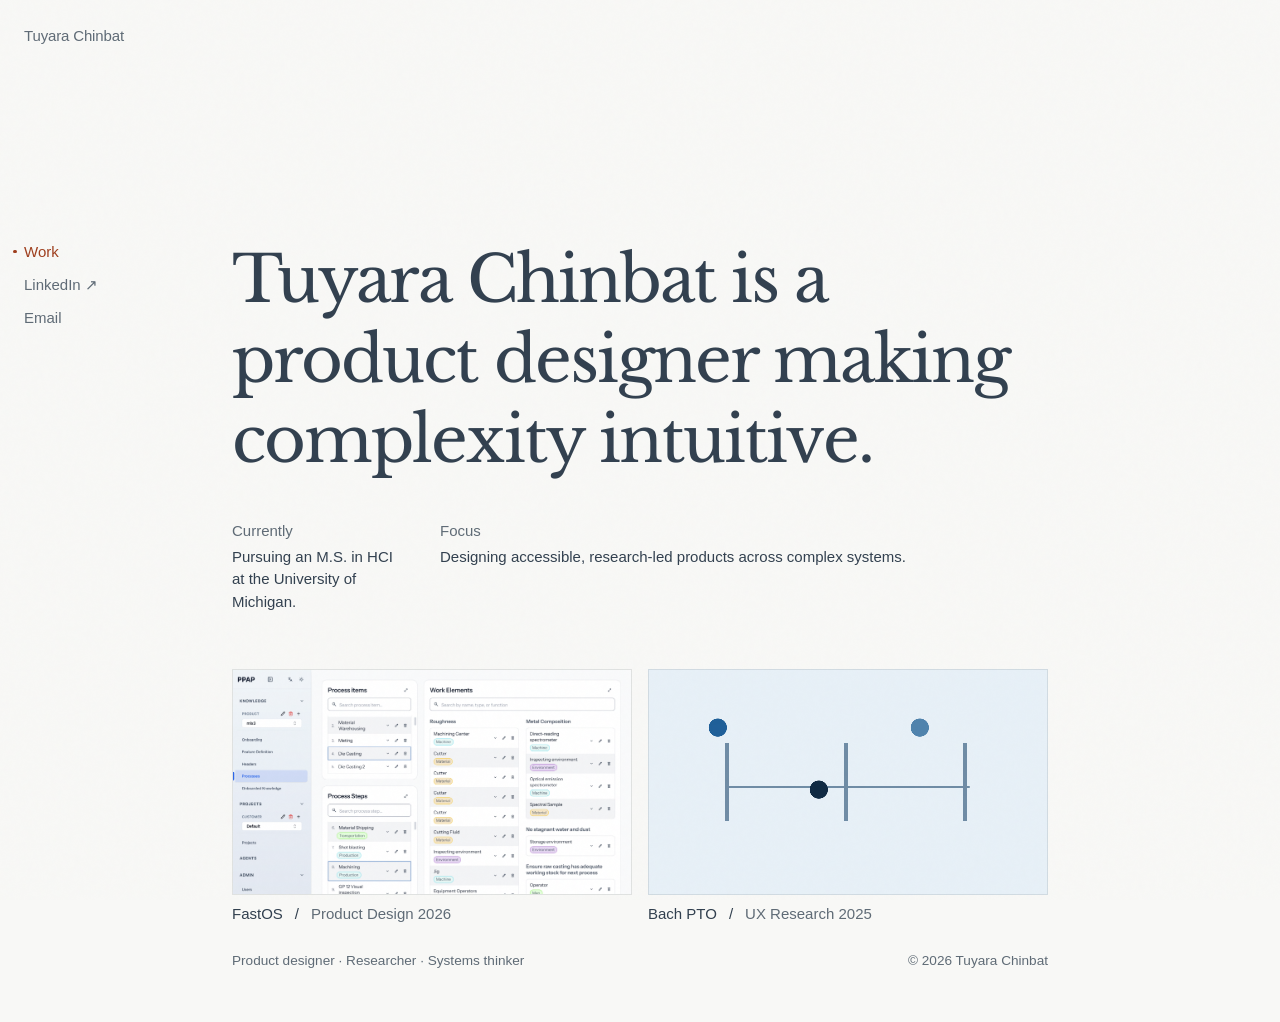
==== commit cb679fce: "Add FastOS high fidelity media Add the dashboard image and two prototype videos, remove case-study l" ====
--- a/index.html
+++ b/index.html
@@ -19,8 +19,6 @@
       <nav aria-label="Primary navigation">
         <ul class="nav-list">
           <li><a href="#work" aria-current="page">Work</a></li>
-          <li><a href="fastos.html">FastOS</a></li>
-          <li><a href="bach-pto.html">Bach PTO</a></li>
           <li><a class="nav-action nav-action-secondary" href="https://www.linkedin.com/in/tuyara-chinbat/">LinkedIn <span aria-hidden="true">↗</span></a></li>
           <li><a class="nav-action" href="mailto:chtuyara@umich.edu">Email</a></li>
         </ul>
@@ -46,7 +44,7 @@
     <section class="project-grid" id="work">
       <h2 class="visually-hidden">Selected work</h2>
       <a class="project-tile" href="fastos.html">
-        <span class="project-thumbnail fastos-visual"></span>
+        <img class="project-thumbnail" src="fastos-dashboard.png" width="3840" height="2496" alt="FastOS process dashboard showing connected process items, steps, and work elements">
         <span class="project-caption"><strong>FastOS</strong><span>/</span><span>Product Design 2026</span></span>
       </a>
       <a class="project-tile" href="bach-pto.html">
--- a/styles.css
+++ b/styles.css
@@ -309,6 +309,8 @@
   width: 100%;
   height: 14.125rem;
   border: 1px solid rgba(50,64,79,0.12);
+  object-fit: cover;
+  object-position: top left;
   background-repeat: no-repeat;
   transition: filter 160ms ease;
 }
@@ -342,6 +344,24 @@
 .project-facts dt { color: var(--muted); font-size: 0.82rem; font-weight: 750; text-transform: uppercase; }
 .project-facts dd { margin: 0.35rem 0 0; color: var(--navy-strong); font-weight: 700; }
 .case-banner { min-height: clamp(20rem, 48vw, 38rem); }
+
+.case-media { margin: 2rem 0 3rem; }
+.case-media-hero { margin: 0; }
+.case-media img,
+.case-media video {
+  display: block;
+  width: 100%;
+  height: auto;
+  border: 1px solid rgba(50,64,79,0.14);
+  background: #fff;
+}
+.case-media figcaption {
+  margin-top: 0.65rem;
+  color: var(--muted);
+  font-size: 0.875rem;
+  line-height: 1.5;
+}
+.case-media figcaption strong { color: var(--ink); font-weight: 650; }
 
 .case-layout {
   display: grid;
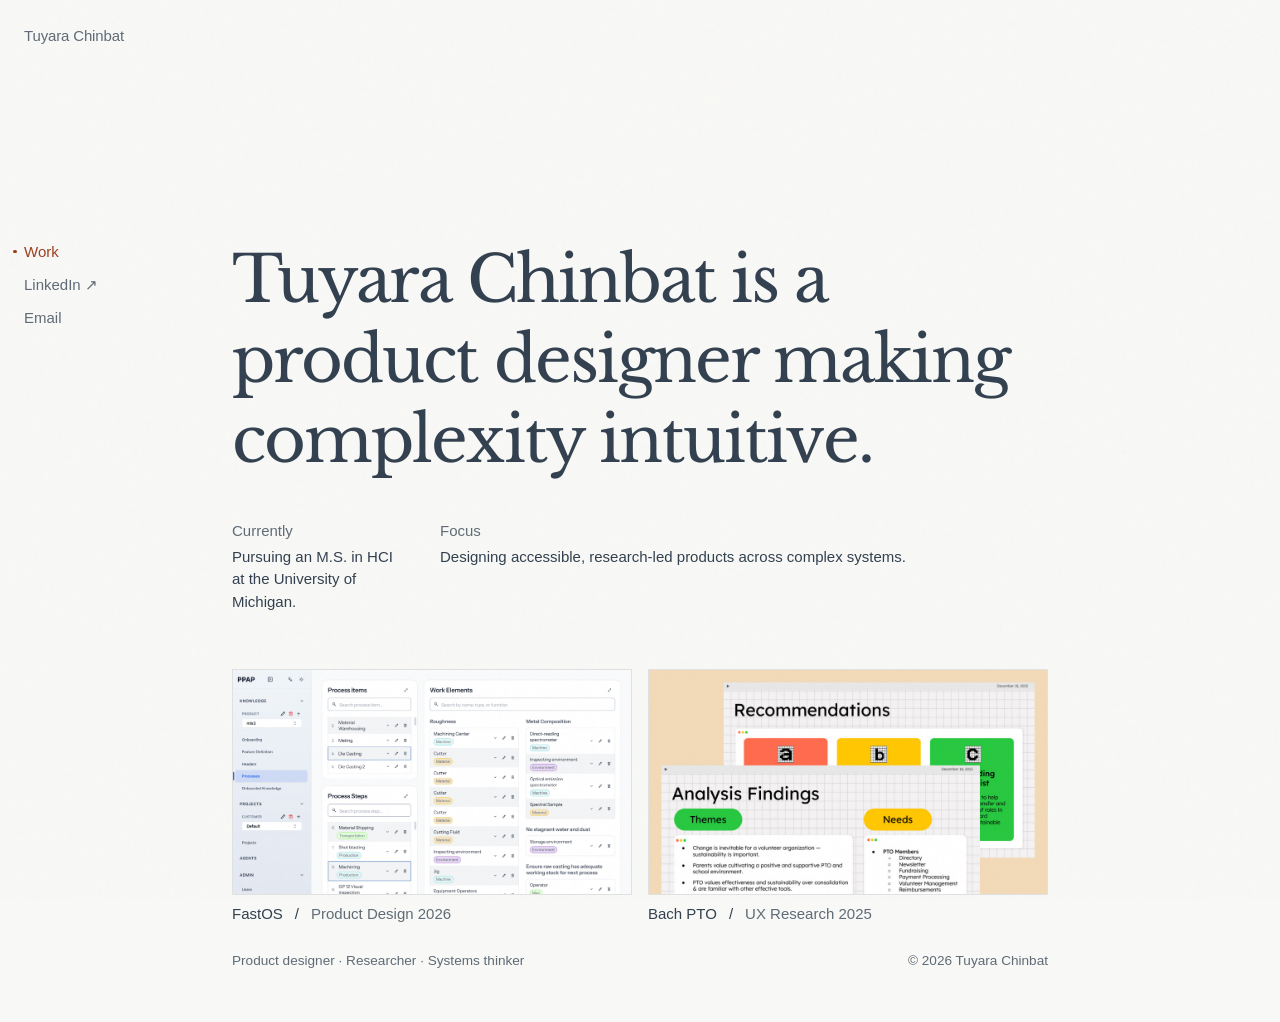
==== commit 66f21e26: "Integrate project research media Add the FastOS design directions and Bach PTO research visuals, upd" ====
--- a/index.html
+++ b/index.html
@@ -44,11 +44,11 @@
     <section class="project-grid" id="work">
       <h2 class="visually-hidden">Selected work</h2>
       <a class="project-tile" href="fastos.html">
-        <img class="project-thumbnail" src="fastos-dashboard.png" width="3840" height="2496" alt="FastOS process dashboard showing connected process items, steps, and work elements">
+        <img class="project-thumbnail" src="assets/fastos/dashboard.png" width="3840" height="2496" alt="FastOS process dashboard showing connected process items, steps, and work elements">
         <span class="project-caption"><strong>FastOS</strong><span>/</span><span>Product Design 2026</span></span>
       </a>
       <a class="project-tile" href="bach-pto.html">
-        <span class="project-thumbnail bach-visual"></span>
+        <img class="project-thumbnail" src="assets/bach-pto/cover.jpg" width="3840" height="2496" alt="Bach PTO research presentation showing analysis findings and recommendations">
         <span class="project-caption"><strong>Bach PTO</strong><span>/</span><span>UX Research 2025</span></span>
       </a>
     </section>
--- a/styles.css
+++ b/styles.css
@@ -362,6 +362,14 @@
   line-height: 1.5;
 }
 .case-media figcaption strong { color: var(--ink); font-weight: 650; }
+
+.case-media-grid {
+  display: grid;
+  grid-template-columns: repeat(2, minmax(0, 1fr));
+  gap: 1rem;
+  margin: 2.5rem 0 3rem;
+}
+.case-media-grid .case-media { margin: 0; }
 
 .case-layout {
   display: grid;
@@ -539,6 +547,7 @@
   .project-card-reverse .project-visual { order: 0; }
   .project-visual { min-height: 20rem; }
   .project-facts { grid-template-columns: repeat(2, 1fr); }
+  .case-media-grid { grid-template-columns: 1fr; gap: 2rem; }
   .case-layout { grid-template-columns: 1fr; }
   .case-nav { position: static; padding: 1.25rem; border-radius: 0.5rem; background: var(--wash); }
   .case-nav ol { columns: 2; }
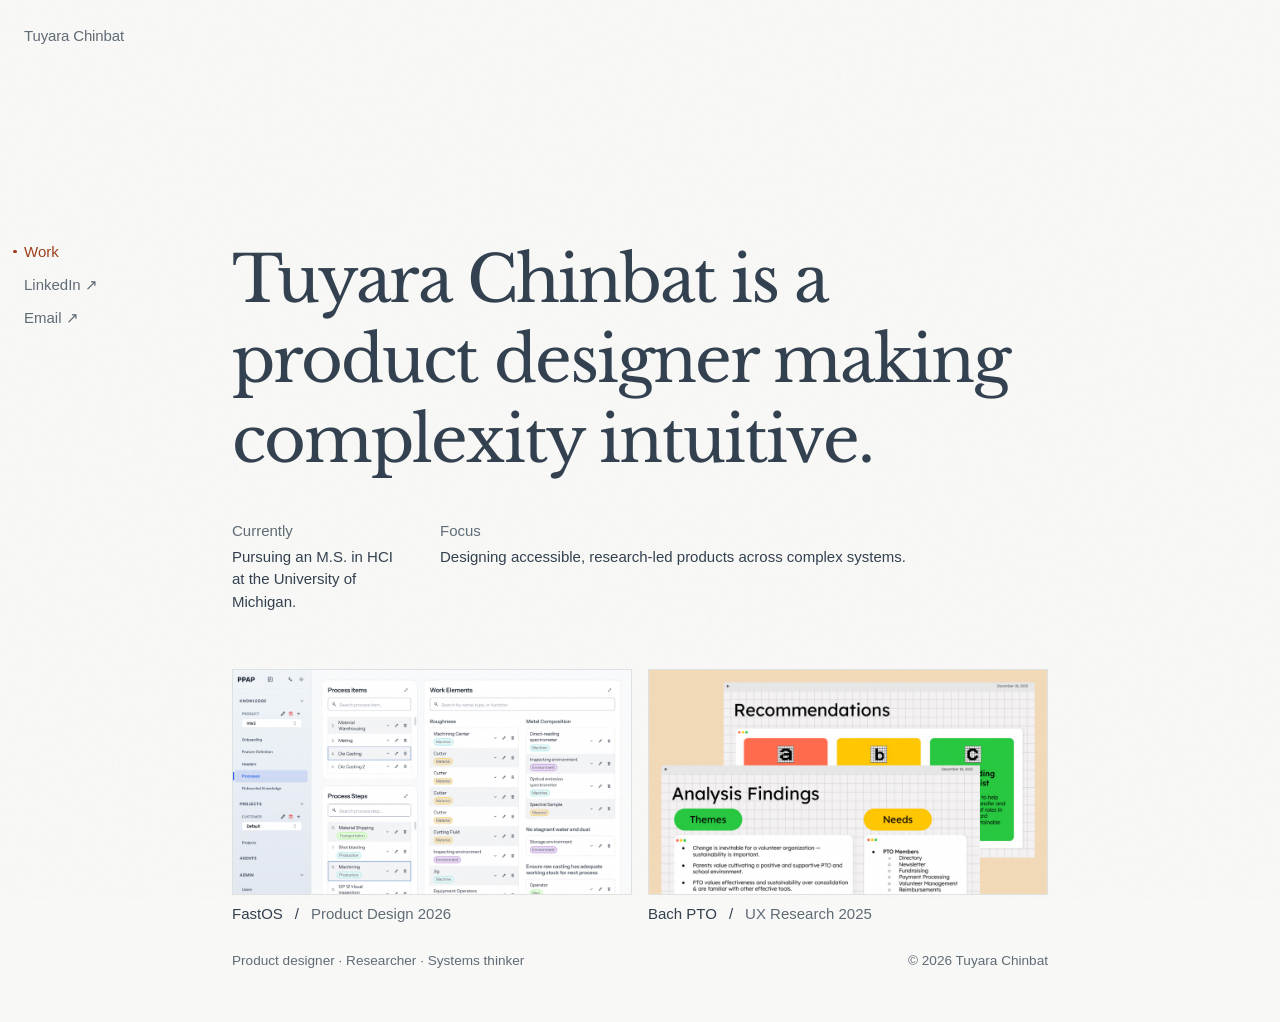
==== commit 0327b1d9: "Refine headings and navigation actions Increase h2 line height to prevent glyph overlap and add the " ====
--- a/index.html
+++ b/index.html
@@ -20,7 +20,7 @@
         <ul class="nav-list">
           <li><a href="#work" aria-current="page">Work</a></li>
           <li><a class="nav-action nav-action-secondary" href="https://www.linkedin.com/in/tuyara-chinbat/">LinkedIn <span aria-hidden="true">↗</span></a></li>
-          <li><a class="nav-action" href="mailto:chtuyara@umich.edu">Email</a></li>
+          <li><a class="nav-action" href="mailto:chtuyara@umich.edu">Email <span aria-hidden="true">↗</span></a></li>
         </ul>
       </nav>
     </div>
--- a/styles.css
+++ b/styles.css
@@ -150,7 +150,7 @@
 
 h1 { max-width: 21ch; margin-bottom: 3.25rem; font-size: clamp(2.55rem, 5vw, 4rem); line-height: 1.25; letter-spacing: -0.03em; }
 h1 em { color: var(--blue); font-weight: inherit; }
-h2 { margin-bottom: 1.25rem; font-size: clamp(1.7rem, 2.8vw, 2.5rem); }
+h2 { margin-bottom: 1.25rem; font-size: clamp(1.7rem, 2.8vw, 2.5rem); line-height: 1.25; }
 h3 { margin-bottom: 0.75rem; font-size: clamp(1.3rem, 2vw, 1.7rem); }
 
 p { margin-block: 0 1.25rem; }
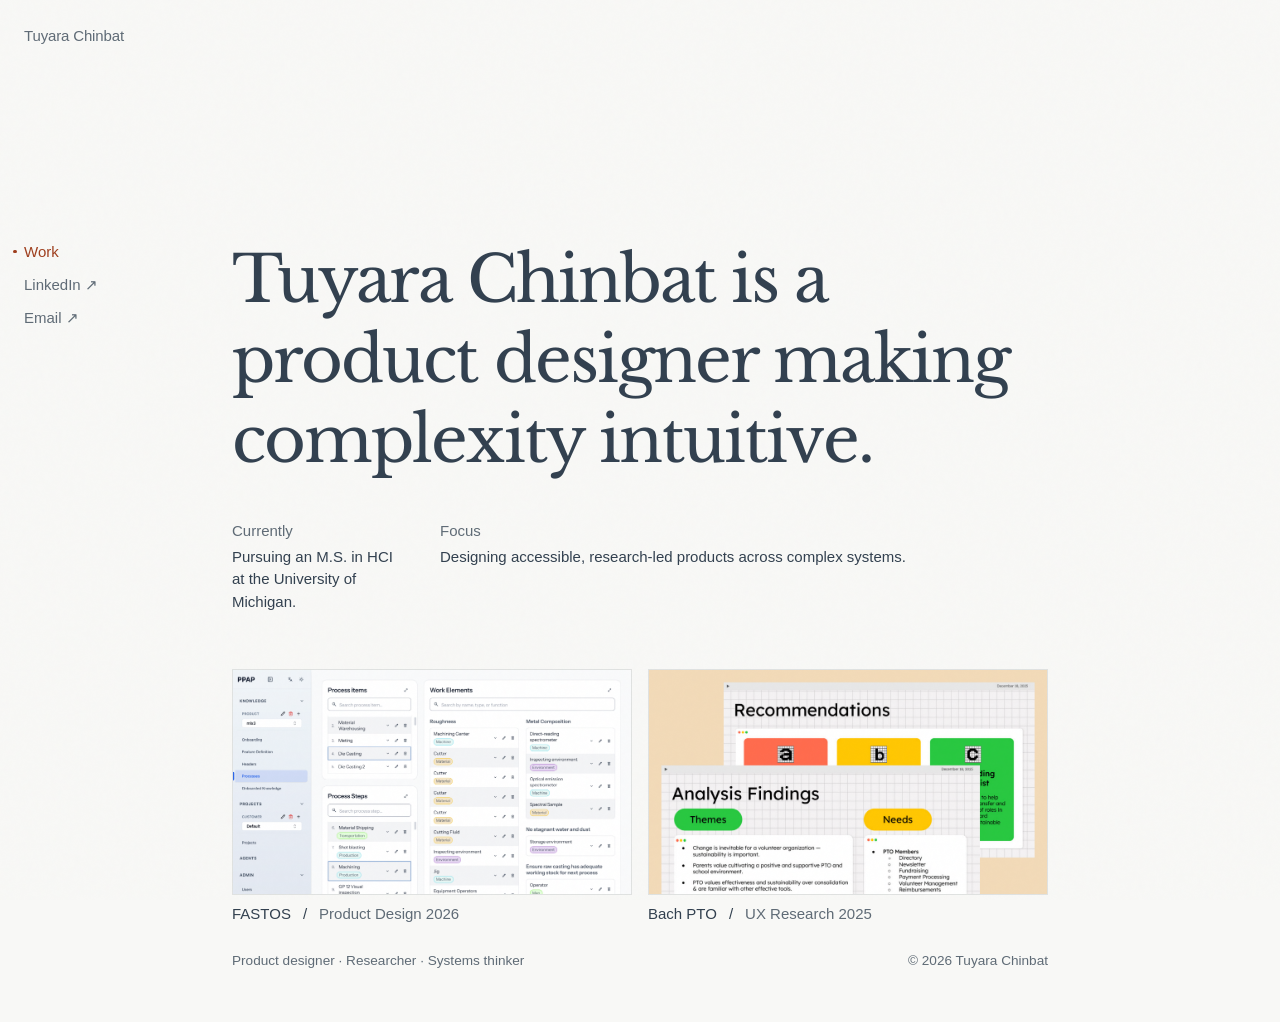
==== commit f8210e9b: "Correct capitalization of 'FastOS' to 'FASTOS'" ====
--- a/index.html
+++ b/index.html
@@ -45,7 +45,7 @@
       <h2 class="visually-hidden">Selected work</h2>
       <a class="project-tile" href="fastos.html">
         <img class="project-thumbnail" src="assets/fastos/dashboard.png" width="3840" height="2496" alt="FastOS process dashboard showing connected process items, steps, and work elements">
-        <span class="project-caption"><strong>FastOS</strong><span>/</span><span>Product Design 2026</span></span>
+        <span class="project-caption"><strong>FASTOS</strong><span>/</span><span>Product Design 2026</span></span>
       </a>
       <a class="project-tile" href="bach-pto.html">
         <img class="project-thumbnail" src="assets/bach-pto/cover.jpg" width="3840" height="2496" alt="Bach PTO research presentation showing analysis findings and recommendations">
